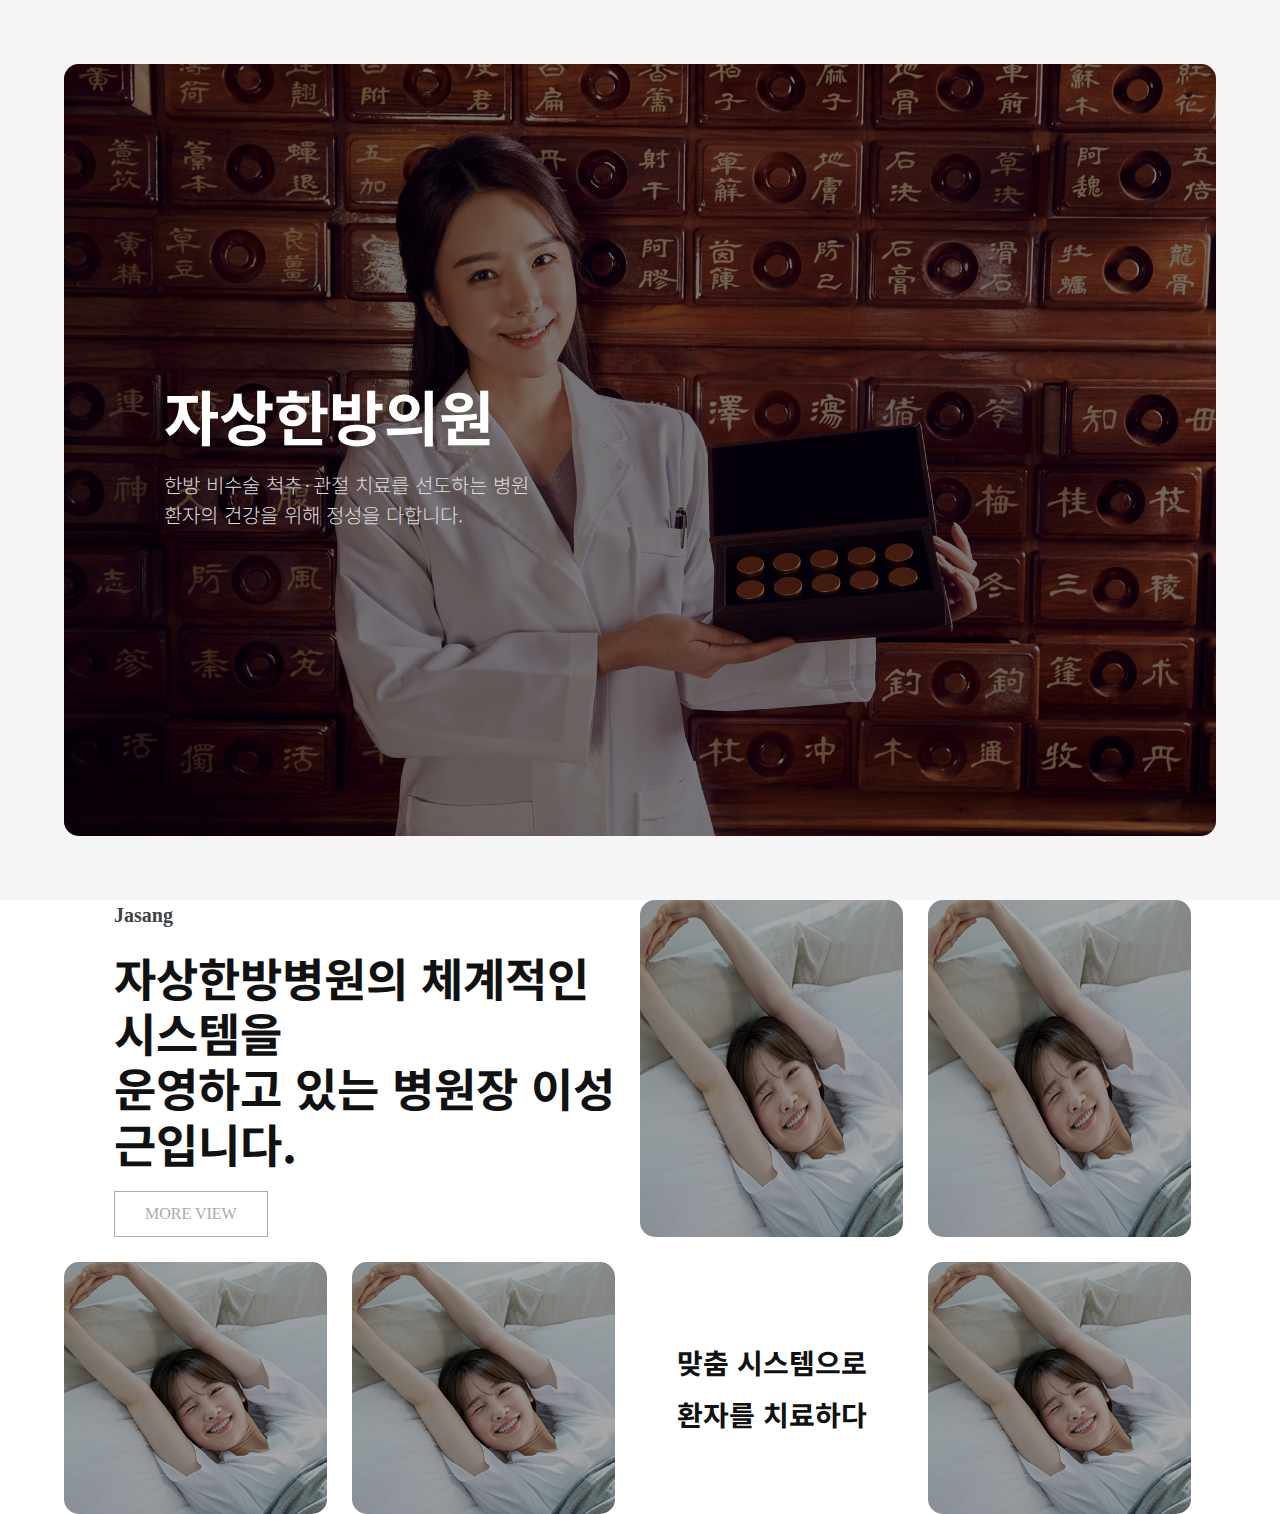
==== index.html @ f849a575 "세팅 및 메인 A타입 제작 중" ====
<!DOCTYPE html>
<html lang="ko">
<head>
    <meta charset="UTF-8">
    <meta name="viewport" content="width=device-width, initial-scale=1.0">
    <title>Document</title>
    <!-- 공통 css -->
    <link rel="stylesheet" href="/css/reset.css">
    <link rel="stylesheet" href="/css/font.css">

    <!-- 페이지별 css -->
    <link rel="stylesheet" href="/css/main-banner.css">
    <link rel="stylesheet" href="/css/layout.css">
</head>
<body>
    <!-- 공통영역 네브 -->
    <div class="include-file" data-include-path="/nav.html"></div>

    <!-- 상단 배너 -->
    <div class="wrapper">
        <section class="main-banner" data-type="a" data-css="main-banner">
            <div class="background">
                <div class="text__box">
                    <div class="title">
                        <span>자상한방의원</span>
                    </div>
                    <div class="text">
                        <span>한방 비수술 척추·관절 치료를 선도하는 병원</span>
                        <span>환자의 건강을 위해 정성을 다합니다.</span>
                    </div>
                </div>
            </div>
            
        </section>
    </div>

    <div class="wrapper">
        <section class="layout" data-type="a" data-css="layout">
            <div class="layout__box">
                <div class="layout__item title__item">
                    <div class="deco">
                        <span>Jasang</span>
                    </div>
                    <div class="title">
                        <span>자상한방병원의 체계적인 시스템을</span>
                        <span>운영하고 있는 병원장 이성근입니다.</span>
                    </div>
                    <div class="button">
                        <a href="">MORE VIEW</a>
                    </div>
                </div>
                <div class="layout__item">
                    <img src="./image/layout-1.jpg" alt="">
                    <div class="img__title">
                        <span></span>
                    </div>
                </div>
                <div class="layout__item">
                    <img src="./image/layout-1.jpg" alt="">
                    <div class="img__title">
                        <span></span>
                    </div>
                </div>
                <div class="layout__item">
                    <img src="./image/layout-1.jpg" alt="">
                    <div class="img__title">
                        <span></span>
                    </div>
                </div>
                <div class="layout__item">
                    <img src="./image/layout-1.jpg" alt="">
                    <div class="img__title">
                        <span></span>
                    </div>
                </div>
                <div class="layout__item text__item">
                    <div class="text">
                        <span>맞춤 시스템으로</span>
                        <span>환자를 치료하다</span>
                    </div>
                </div>
                <div class="layout__item">
                    <img src="./image/layout-1.jpg" alt="">
                    <div class="img__title">
                        <span></span>
                    </div>
                </div>
            </div>
        </section>
    </div>
    

    <!-- 공통영역 푸터 -->
    <div class="include-file" data-include-path="/footer.html"></div>
</body>
    <script src="js/include.js"></script>
</html>
---- css/font.css ----
@charset "utf-8";
@import url('https://fonts.googleapis.com/css2?family=Noto+Sans+KR:wght@100;300;400;500;700;900&display=swap');
---- css/main-banner.css ----
section.main-banner{
    position: relative;
    height: 100vh;
    padding: 5vw;
    box-sizing: border-box;
    background-color: #f5f5f5;
}
section.main-banner .background{
    position: relative;
    height: 100%;
    width: 100%;
    overflow: hidden;
    border-radius: 15px;
}
section.main-banner .background::after{
    content: "";
    position: absolute;
    top: 0;
    left: 0;
    height: 100%;
    width: 100%;
    background-color: rgba(0 0 0 / 50%);
}
section.main-banner[data-type="a"] .background{
    background: url(../image/main-banner-1.jpg) center / cover no-repeat;
}
section.main-banner .text__box{
    display: flex;
    flex-direction: column;
    gap: 10px;
    position: absolute;
    top: 50%;
    left: 100px;
    transform: translateY(-50%);
    z-index: 10;
}
section.main-banner .text__box .title,
section.main-banner .text__box .text{
    display: flex;
    flex-direction: column;
}
section.main-banner .text__box .title span,
section.main-banner .text__box .text span{
    color: #fff;
}
section.main-banner .text__box .title span{
    font-size: 60px;
    font-weight: 700;
}
section.main-banner .text__box .text span{
    font-size: 20px;
    font-weight: 300;
    color: #ddd;
}
---- css/layout.css ----
section.layout{

}
section.layout[data-type="a"]{
    max-width: 90%;
    margin: 0 auto;
}
section.layout[data-type="a"] .layout__box{
    display: flex;
    flex-wrap: wrap;
    gap: 25px;
    
}
section.layout[data-type="a"] .layout__box .layout__item{
    width: calc(calc(100% / 4) - 25px);
}
section.layout[data-type="a"] .layout__box .title__item.layout__item{
    display: flex;
    flex-direction: column;
    align-items: flex-start;
    justify-content: center;
    padding-left: 50px;
    width: calc(calc(100% / 2) - 75px);
}
section.layout[data-type="a"] .layout__box .title__item{
    display: flex;
    flex-direction: column;
    gap: 20px;
}
section.layout[data-type="a"] .layout__box .title__item .deco,
section.layout[data-type="a"] .layout__box .title__item .title,
section.layout[data-type="a"] .layout__box .title__item .button{
    display: flex;
    flex-direction: column;
}
section.layout[data-type="a"] .layout__box .title__item .deco span{
    font-size: 20px;
    font-family: roboto;
    font-weight: bold;
    color: #444;
}
section.layout[data-type="a"] .layout__box .title__item .title span{
    font-size: 46px;
    font-weight: 700;
    line-height: 1.2
}
section.layout[data-type="a"] .layout__box .title__item .button a{
    padding: 10px 30px;
    color: #aaa;
    font-family: roboto;
    border: 1px solid #aaa;
}
section.layout[data-type="a"] .layout__box .text__item{
    justify-content: center;
    align-items: center;
}
section.layout[data-type="a"] .layout__box .text__item .text{
    display: flex;
    flex-direction: column;
    gap: 10px;
}
section.layout[data-type="a"] .layout__box .text__item .text span{
    font-size: 28px;
    font-weight: 700;
}
section.layout[data-type="a"] .layout__box .layout__item{
    display: flex;
    border-radius: 15px;
    overflow: hidden;
}
section.layout[data-type="a"] .layout__box .layout__item img{
    width: 100%;
}
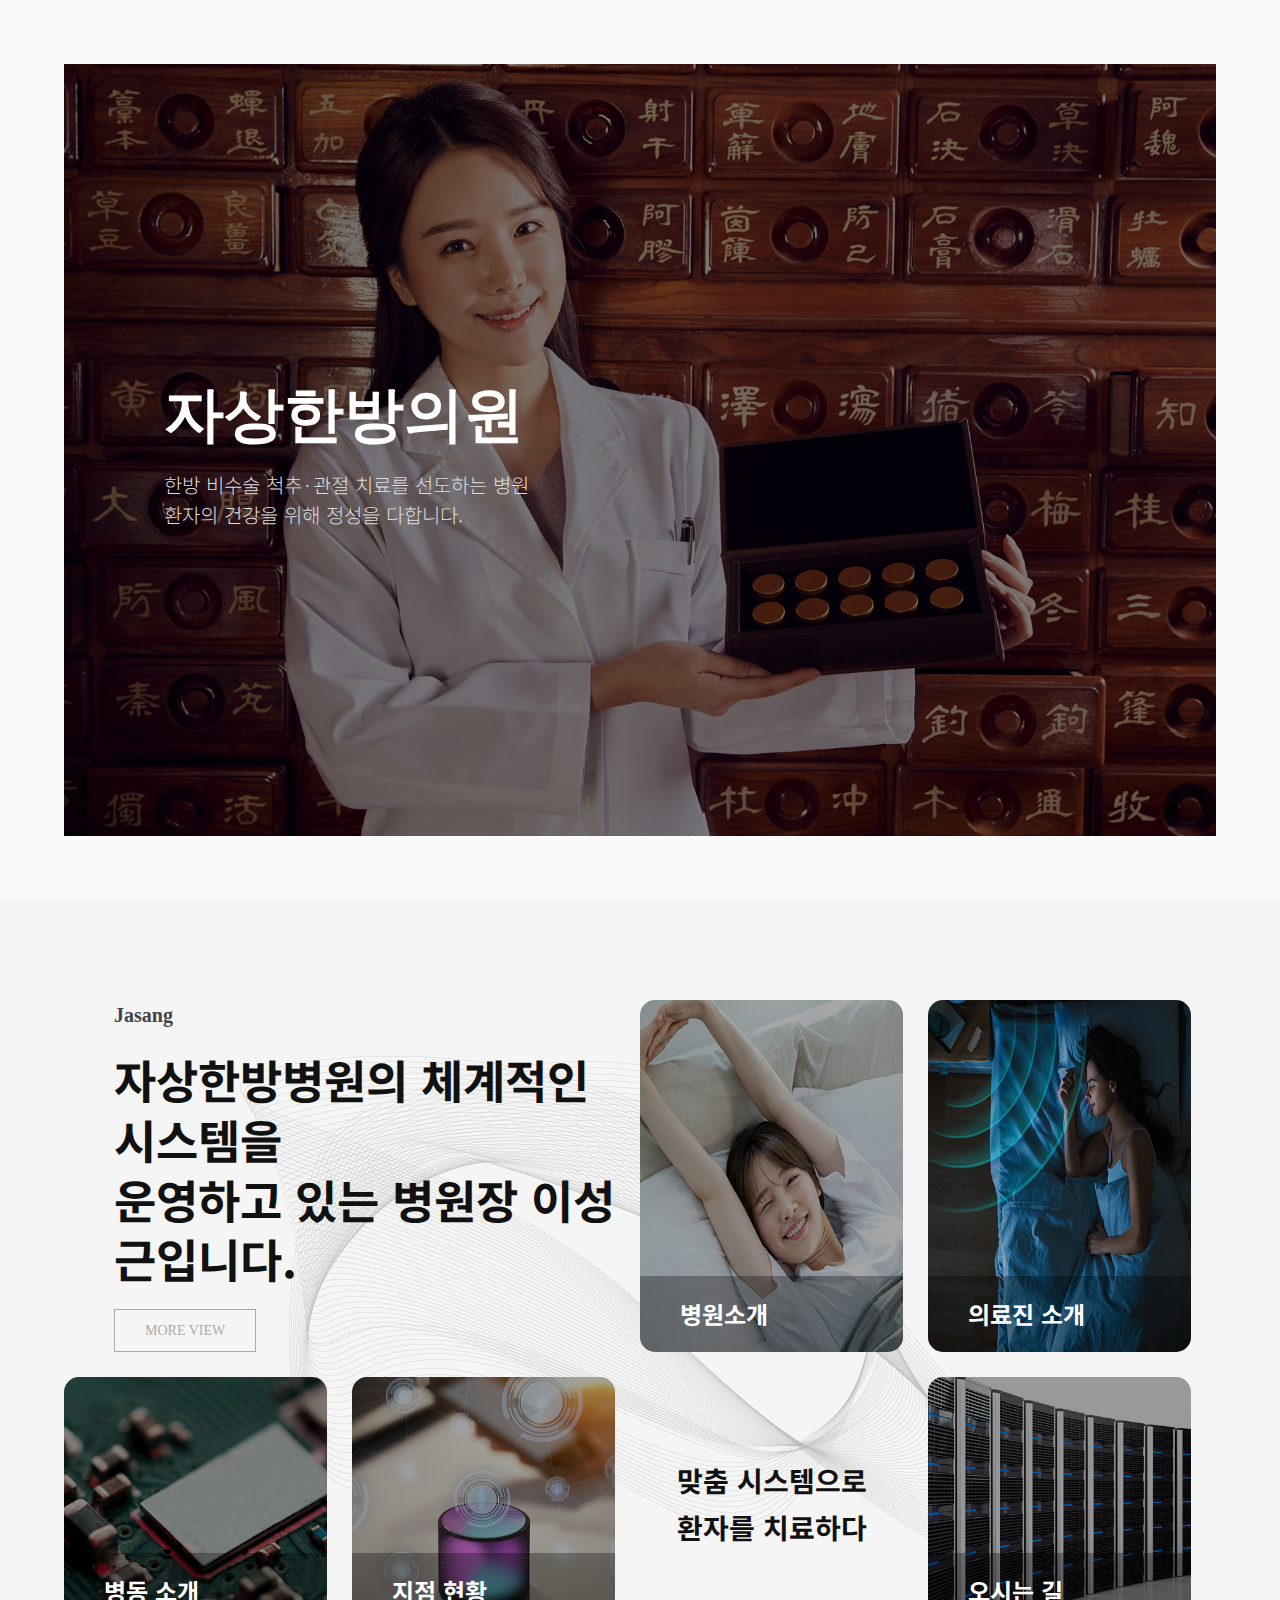
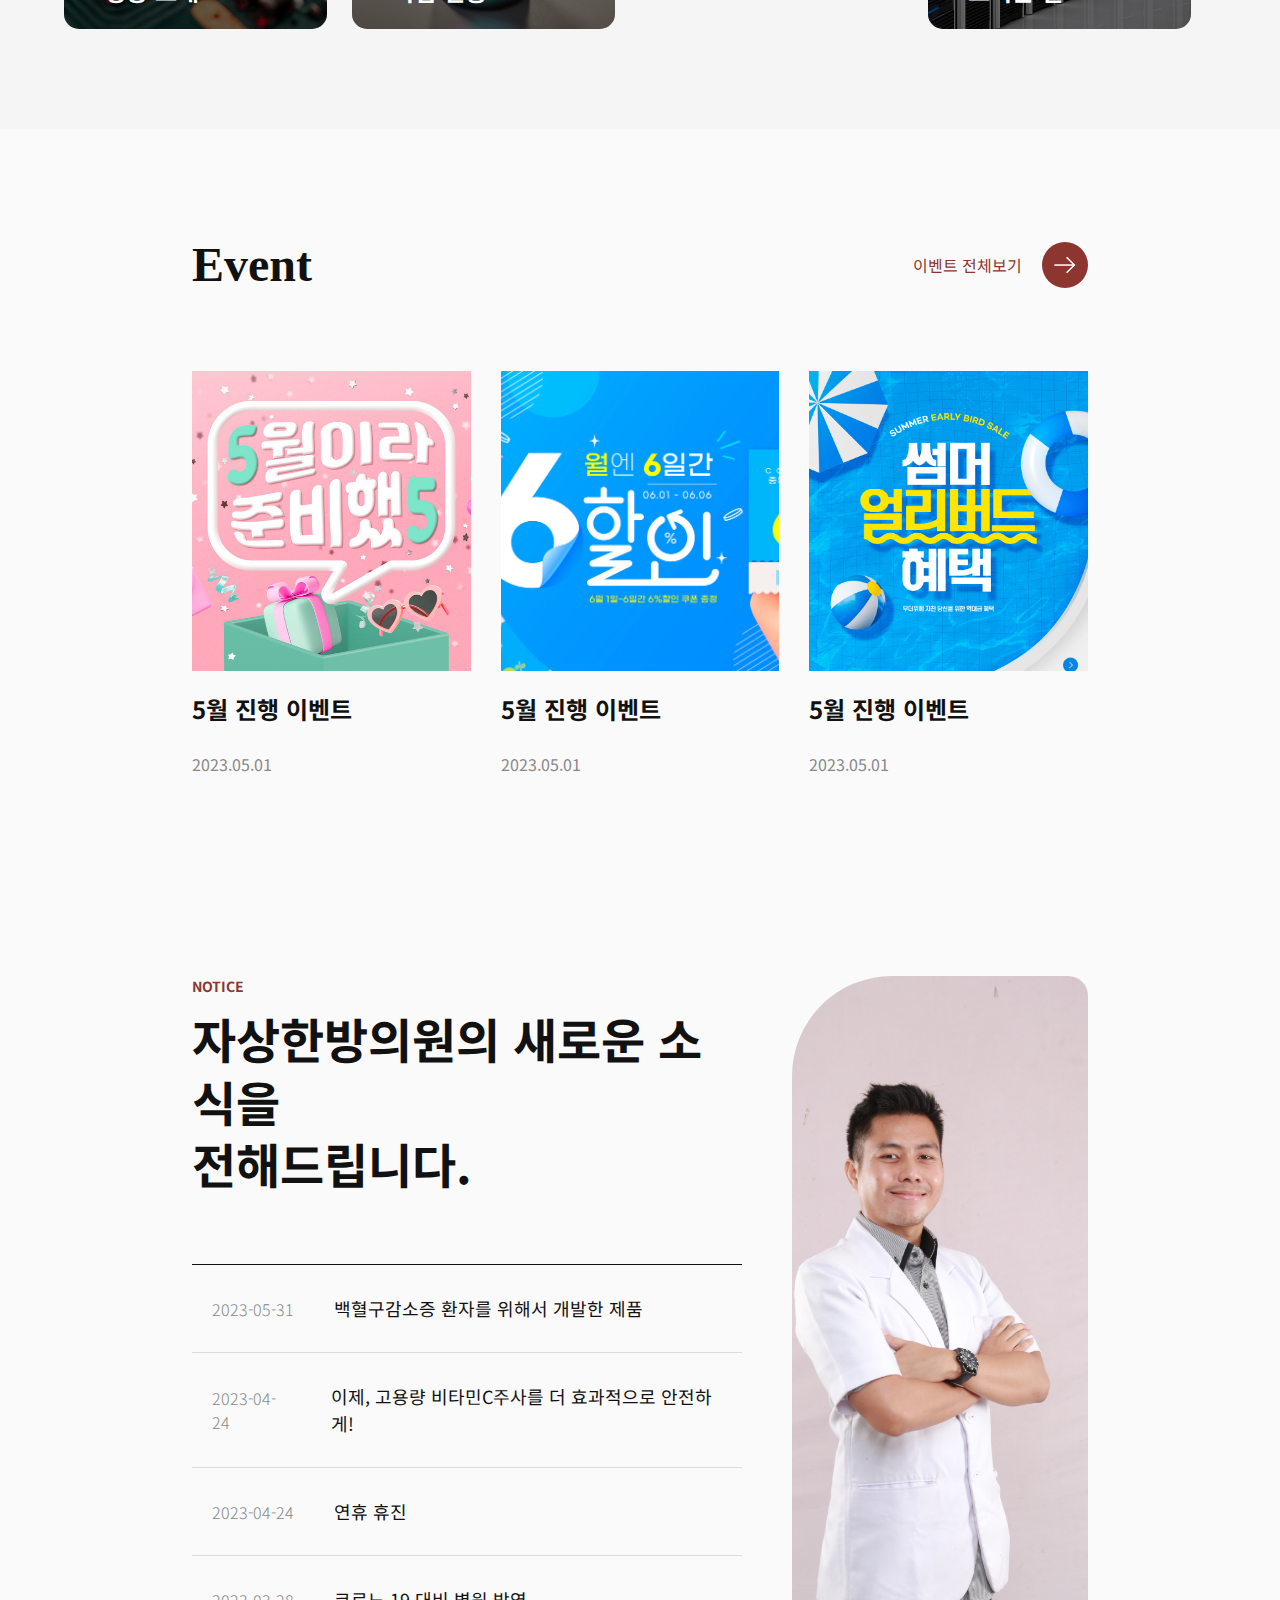
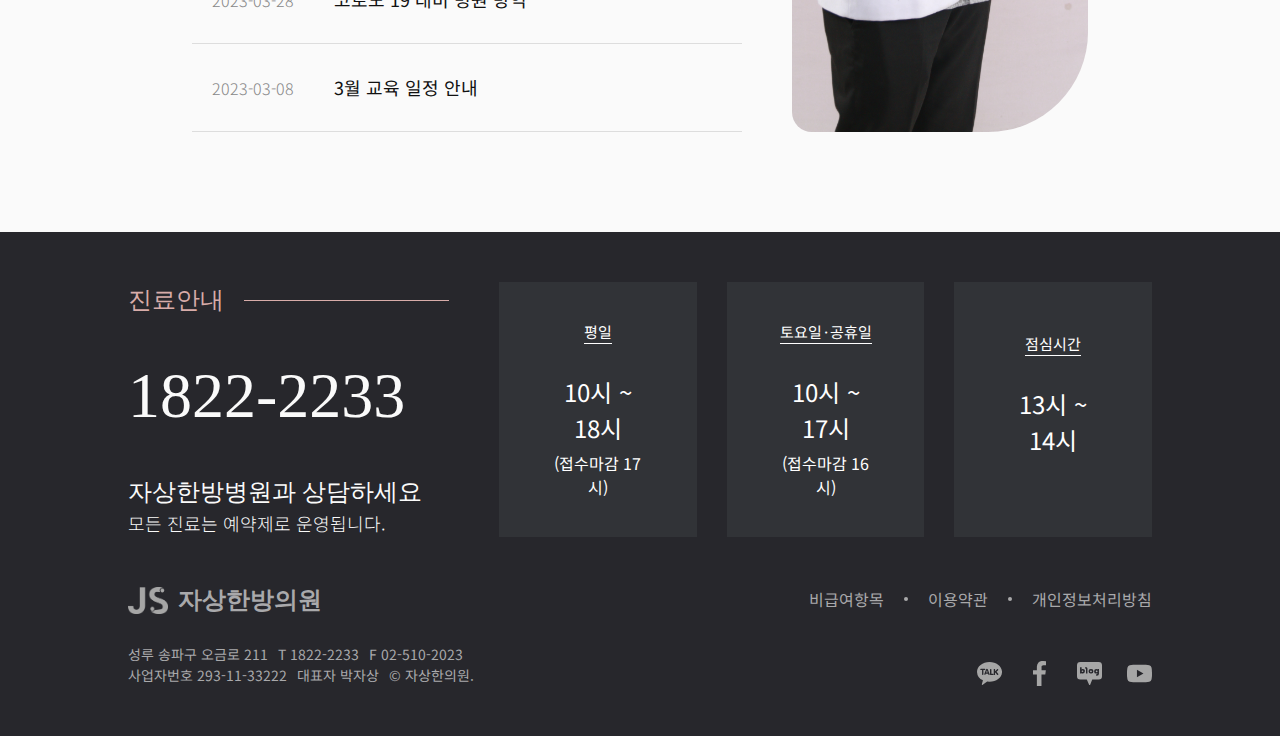
==== commit 5ccbc775: "네브 제외한 메인 웹 완성" ====
--- a/index.html
+++ b/index.html
@@ -6,11 +6,14 @@
     <title>Document</title>
     <!-- 공통 css -->
     <link rel="stylesheet" href="/css/reset.css">
+    <link rel="stylesheet" href="/css/style.css">
     <link rel="stylesheet" href="/css/font.css">
 
     <!-- 페이지별 css -->
     <link rel="stylesheet" href="/css/main-banner.css">
     <link rel="stylesheet" href="/css/layout.css">
+    <link rel="stylesheet" href="/css/board-latest-img.css">
+    <link rel="stylesheet" href="/css/board-latest-text.css">
 </head>
 <body>
     <!-- 공통영역 네브 -->
@@ -30,10 +33,10 @@
                     </div>
                 </div>
             </div>
-            
         </section>
     </div>
 
+    <!-- 레이아웃 A -->
     <div class="wrapper">
         <section class="layout" data-type="a" data-css="layout">
             <div class="layout__box">
@@ -52,25 +55,25 @@
                 <div class="layout__item">
                     <img src="./image/layout-1.jpg" alt="">
                     <div class="img__title">
-                        <span></span>
+                        <span>병원소개</span>
                     </div>
                 </div>
                 <div class="layout__item">
-                    <img src="./image/layout-1.jpg" alt="">
+                    <img src="./image/layout-2.jpg" alt="">
                     <div class="img__title">
-                        <span></span>
+                        <span>의료진 소개</span>
                     </div>
                 </div>
                 <div class="layout__item">
-                    <img src="./image/layout-1.jpg" alt="">
+                    <img src="./image/layout-3.jpg" alt="">
                     <div class="img__title">
-                        <span></span>
+                        <span>병동 소개</span>
                     </div>
                 </div>
                 <div class="layout__item">
-                    <img src="./image/layout-1.jpg" alt="">
+                    <img src="./image/layout-4.jpg" alt="">
                     <div class="img__title">
-                        <span></span>
+                        <span>지점 현황</span>
                     </div>
                 </div>
                 <div class="layout__item text__item">
@@ -80,15 +83,104 @@
                     </div>
                 </div>
                 <div class="layout__item">
-                    <img src="./image/layout-1.jpg" alt="">
+                    <img src="./image/layout-5.jpg" alt="">
                     <div class="img__title">
-                        <span></span>
+                        <span>오시는 길</span>
+                    </div>
+                </div>
+            </div>
+        </section>
+    </div>
+
+    <!-- 이미지 위주 게시판 - 최신글-->
+    <div class="wrapper">
+        <section class="board-latest-img" data-type="a" data-css="board-latest-img">
+            <div class="board__box">
+                <div class="title__box">
+                    <div class="title">
+                        <span>Event</span>
+                    </div>
+                    <a href="" class="link">
+                        <span>이벤트 전체보기</span>
+                        <div class="arrow">
+                            <span></span>
+                        </div>
+                    </a>
+                </div>
+                <div class="list__box">
+                    <div class="item">
+                        <div class="img">
+                            <img src="./image/event-1.jpg" alt="">
+                        </div>
+                        <div class="info">
+                            <span class="title">5월 진행 이벤트</span>
+                            <span class="date">2023.05.01</span>
+                        </div>
+                    </div>
+                    <div class="item">
+                        <div class="img">
+                            <img src="./image/event-2.jpg" alt="">
+                        </div>
+                        <div class="info">
+                            <span class="title">5월 진행 이벤트</span>
+                            <span class="date">2023.05.01</span>
+                        </div>
+                    </div>
+                    <div class="item">
+                        <div class="img">
+                            <img src="./image/event-3.jpg" alt="">
+                        </div>
+                        <div class="info">
+                            <span class="title">5월 진행 이벤트</span>
+                            <span class="date">2023.05.01</span>
+                        </div>
                     </div>
                 </div>
             </div>
         </section>
     </div>
     
+    <!-- 텍스트 위주 게시판 - 최신글 -->
+    <div class="wrapper">
+        <section class="board-latest-text" data-type="a" data-css="board-latest-text">
+            <div class="board__box">
+                <div class="right">
+                    <div class="title__box">
+                        <span class="deco">notice</span>
+                        <p class="title">
+                            <span>자상한방의원의 새로운 소식을</span>
+                            <span>전해드립니다.</span>
+                        </p>
+                    </div>
+                    <div class="table__box">
+                        <a href="" class="row">
+                            <span class="date">2023-05-31</span>
+                            <span class="title">백혈구감소증 환자를 위해서 개발한 제품</span>
+                        </a>
+                        <a href="" class="row">
+                            <span class="date">2023-04-24</span>
+                            <span class="title">이제, 고용량 비타민C주사를 더 효과적으로 안전하게!</span>
+                        </a>
+                        <a href="" class="row">
+                            <span class="date">2023-04-24</span>
+                            <span class="title">연휴 휴진</span>
+                        </a>
+                        <a href="" class="row">
+                            <span class="date">2023-03-28</span>
+                            <span class="title">코로노 19 대비 병원 방역</span>
+                        </a>
+                        <a href="" class="row">
+                            <span class="date">2023-03-08</span>
+                            <span class="title">3월 교육 일정 안내</span>
+                        </a>
+                    </div>
+                </div>
+                <div class="left">
+                    <div class="img"></div>
+                </div>
+            </div>
+        </section>
+    </div>
 
     <!-- 공통영역 푸터 -->
     <div class="include-file" data-include-path="/footer.html"></div>
--- a/css/style.css
+++ b/css/style.css
@@ -0,0 +1,182 @@
+/* footer */
+footer{
+    background-color: #27272C;
+    padding: 50px 0;
+    display: flex;
+    flex-direction: column;
+    gap: 50px;
+}
+.info__box{
+    width: 80%;
+    margin: 0 auto;
+    display: flex;
+    justify-content: space-between;
+    gap: 50px;
+}
+.info__box .left{
+    width: 35%;
+    display: flex;
+    flex-direction: column;
+    gap: 30px;
+}
+.info__box .left .title{
+    display: flex;
+    align-items: center;
+    gap: 20px;
+}
+.info__box .left .text{
+    display: flex;
+    flex-direction: column;
+}
+.info__box .left .title span{
+    font-size: 24px;
+    font-weight: 300;
+    color: #d8aca9;
+    font-family: 'noto serif kr';
+}
+.info__box .left .title span.line{
+    background-color: #d8aca9;
+    height: 1px;
+    flex: 1 1 0%;
+}
+.info__box .left .text span{
+    font-size: 18px;
+    color: #fafafa;
+    font-weight: 300;
+}
+.info__box .left .text span.point{
+    font-size: 24px;
+    font-family: 'noto serif kr';
+    font-weight: 500;
+}
+.info__box .left .tel{
+    font-size: 64px;
+    font-family: 'noto serif kr';
+    color: #fafafa;
+    font-weight: 500;
+}
+.info__box .right{
+    display: flex;
+    gap: 30px;
+
+}
+.info__box .right .item{
+    display: flex;
+    flex-direction: column;
+    gap: 30px;
+    background-color: #313337;
+    padding: 20px 50px;
+    justify-content: center;
+}
+.info__box .right .item .type{
+    text-align: center;
+}
+.info__box .right .item .type span{
+    font-size: 15px;
+    color: #fff;
+    position: relative;
+}
+.info__box .right .item .type span::after{
+    content: "";
+    position: absolute;
+    bottom: -2px;
+    left: 0;
+    width: 100%;
+    height: 1px;
+    background-color: #fff;
+}
+.info__box .right .item .time{
+    display: flex;
+    flex-direction: column;
+    gap: 5px;
+    text-align: center;
+}
+.info__box .right .item .time .title{
+    font-size: 24px;
+    color: #fff;
+}
+.info__box .right .item .time .text{
+    font-size: 16px;
+    color: #fff;
+}
+
+
+
+.footer__box{
+    width: 80%;
+    margin: 0 auto;
+    display: flex;
+    justify-content: space-between;
+}
+.footer__box .left{
+    display: flex;
+    flex-direction: column;
+    gap: 30px;
+}
+.footer__box .logo__box{
+    display: flex;
+    gap: 10px;
+    align-items: center;
+}
+.footer__box .logo__box .img{
+    display: flex;
+}
+.footer__box .logo__box .img img{
+    width: 40px;
+    filter: invert() brightness(0.65);
+}
+.footer__box .logo__box .title{
+    display: flex;
+}
+.footer__box .logo__box .title span{
+    color: #A9A9AB;
+    font-size: 24px;
+    font-weight: bold;
+    line-height: 1.1;
+    font-family: 'noto serif kr';
+}
+
+.footer__box .text__box{
+    display: flex;
+    flex-direction: column;
+}
+.footer__box .text__box .address__box,
+.footer__box .text__box .copy__box{
+    display: flex;
+    gap: 10px;
+}
+.footer__box .text__box .address__box span,
+.footer__box .text__box .copy__box span{
+    font-size: 14px;
+    color: #A9A9AB;
+}
+.footer__box .extra__info{
+    display: flex;
+    align-items: center;
+    gap: 20px;
+}
+.footer__box .extra__info .div{
+    width: 4px;
+    height: 4px;
+    border-radius: 50%;
+    background-color: #A9A9AB;
+}
+.footer__box .extra__info a{
+    color: #A9A9AB;
+    font-size: 16px;
+}
+.footer__box .sns__box{
+    margin-top: 50px;
+    display: flex;
+    align-items: center;
+    gap: 25px;
+    justify-content: flex-end;
+}
+.footer__box .sns__box a{
+    display: flex;
+}
+.footer__box .sns__box img{
+    width: 25px;
+    height: 25px;
+    filter: brightness(0.65);
+}--- a/css/main-banner.css
+++ b/css/main-banner.css
@@ -3,14 +3,13 @@
     height: 100vh;
     padding: 5vw;
     box-sizing: border-box;
-    background-color: #f5f5f5;
+    
 }
 section.main-banner .background{
     position: relative;
     height: 100%;
     width: 100%;
     overflow: hidden;
-    border-radius: 15px;
 }
 section.main-banner .background::after{
     content: "";
@@ -22,7 +21,7 @@
     background-color: rgba(0 0 0 / 50%);
 }
 section.main-banner[data-type="a"] .background{
-    background: url(../image/main-banner-1.jpg) center / cover no-repeat;
+    background: url(../image/main-banner-1.jpg) center / cover no-repeat fixed;
 }
 section.main-banner .text__box{
     display: flex;
@@ -46,6 +45,7 @@
 section.main-banner .text__box .title span{
     font-size: 60px;
     font-weight: 700;
+    font-family: 'noto serif kr';
 }
 section.main-banner .text__box .text span{
     font-size: 20px;
--- a/css/layout.css
+++ b/css/layout.css
@@ -2,14 +2,27 @@
 
 }
 section.layout[data-type="a"]{
+    background-color: #f5f5f5;
+}
+section.layout[data-type="a"] .layout__box{
+    padding: 100px 0;
     max-width: 90%;
     margin: 0 auto;
-}
-section.layout[data-type="a"] .layout__box{
     display: flex;
     flex-wrap: wrap;
     gap: 25px;
-    
+    position: relative;
+    z-index: 0;
+}
+section.layout[data-type="a"] .layout__box::before{
+    content: "";
+    background: url(../image/layout-1-background-2.png) center no-repeat;
+    position: absolute;
+    width: 100%;
+    height: 100%;
+    top: 0;
+    left: 0;
+    z-index: -1;
 }
 section.layout[data-type="a"] .layout__box .layout__item{
     width: calc(calc(100% / 4) - 25px);
@@ -42,12 +55,13 @@
 section.layout[data-type="a"] .layout__box .title__item .title span{
     font-size: 46px;
     font-weight: 700;
-    line-height: 1.2
+    line-height: 1.3
 }
 section.layout[data-type="a"] .layout__box .title__item .button a{
     padding: 10px 30px;
     color: #aaa;
     font-family: roboto;
+    font-size: 14px;
     border: 1px solid #aaa;
 }
 section.layout[data-type="a"] .layout__box .text__item{
@@ -57,7 +71,7 @@
 section.layout[data-type="a"] .layout__box .text__item .text{
     display: flex;
     flex-direction: column;
-    gap: 10px;
+    gap: 5px;
 }
 section.layout[data-type="a"] .layout__box .text__item .text span{
     font-size: 28px;
@@ -67,7 +81,25 @@
     display: flex;
     border-radius: 15px;
     overflow: hidden;
+    position: relative;
 }
 section.layout[data-type="a"] .layout__box .layout__item img{
     width: 100%;
+}
+
+section.layout[data-type="a"] .layout__box .layout__item .img__title{
+    position: absolute;
+    bottom: 0;
+    left: 0;
+    display: flex;
+    justify-content: flex-start;
+    width: 100%;
+    box-sizing: border-box;
+    padding: 20px 40px;
+    background-color: rgba(0 0 0 / 30%);
+}
+section.layout[data-type="a"] .layout__box .layout__item .img__title span{
+    font-size: 24px;
+    font-weight: 700;
+    color: #fff;
 }--- a/css/board-latest-img.css
+++ b/css/board-latest-img.css
@@ -0,0 +1,83 @@
+section.board-latest-img{
+
+}
+section.board-latest-img[data-type="a"]{
+}
+section.board-latest-img[data-type="a"] .board__box{
+    max-width: 70%;
+    width: 100%;
+    padding: 100px 0;
+    margin: 0 auto;
+}
+section.board-latest-img[data-type="a"] .title__box{
+    display: flex;
+    justify-content: space-between;
+    align-items: center;
+}
+section.board-latest-img[data-type="a"] .title__box .title{
+    display: flex;
+}
+section.board-latest-img[data-type="a"] .title__box .title span{
+    font-size: 48px;
+    font-weight: 700;
+    font-family: 'roboto';
+}
+section.board-latest-img[data-type="a"] .title__box .link{
+    display: flex;
+    align-items: center;
+    gap: 20px;
+
+}
+section.board-latest-img[data-type="a"] .title__box .link span{
+    font-size: 16px;
+    color: #8c362f;
+}
+section.board-latest-img[data-type="a"] .title__box .link .arrow{
+    background-color: #8c362f;
+    display: flex;
+    align-items: center;
+    justify-content: center;
+    width: 22px;
+    height: 22px;
+    padding: 12px;
+    border-radius: 50%;
+}
+section.board-latest-img[data-type="a"] .title__box .link .arrow span{
+    background: url(../image/arrow.svg) center / contain no-repeat;
+    width: 100%;
+    height: 100%;
+}
+section.board-latest-img[data-type="a"] .list__box{
+    display: flex;
+    gap: 30px;
+    margin-top: 70px;
+}
+section.board-latest-img[data-type="a"] .list__box .item{
+    display: flex;
+    flex-direction: column;
+    gap: 20px;
+    flex: 1 1 0%;
+}
+section.board-latest-img[data-type="a"] .list__box .item .img{
+    width: 100%;
+    height: 100%;
+    max-height: 300px;
+    display: flex;
+}
+section.board-latest-img[data-type="a"] .list__box .item .img img{
+    width: 100%;
+    object-fit: cover;
+}
+section.board-latest-img[data-type="a"] .list__box .item .info{
+    display: flex;
+    flex-direction: column;
+    gap: 25px;
+}
+section.board-latest-img[data-type="a"] .list__box .item .info .title{
+    font-size: 24px;
+    font-weight: 700;
+}
+section.board-latest-img[data-type="a"] .list__box .item .info .date{
+    font-size: 16px;
+    color: #888;
+}--- a/css/board-latest-text.css
+++ b/css/board-latest-text.css
@@ -0,0 +1,73 @@
+section.board-latest-text{
+
+}
+section.board-latest-text[data-type="a"]{
+}
+section.board-latest-text[data-type="a"] .board__box{
+    max-width: 70%;
+    width: 100%;
+    padding: 100px 0;
+    margin: 0 auto;
+    display: flex;
+    gap: 50px;
+}
+section.board-latest-text[data-type="a"] .board__box .right{
+    width: 65%;
+}
+section.board-latest-text[data-type="a"] .board__box .left{
+    width: 35%;
+}
+section.board-latest-text[data-type="a"] .board__box .left .img{
+    border-radius: 20px;
+    border-top-left-radius: 100px;
+    border-bottom-right-radius: 100px;
+    background: url(../image/board-side.jpg) center / cover no-repeat;
+    width: 100%;
+    height: 100%;
+}
+
+section.board-latest-text[data-type="a"] .board__box .title__box{
+    display: flex;
+    flex-direction: column;
+    gap: 10px;
+}
+section.board-latest-text[data-type="a"] .board__box .title__box .deco{
+    font-size: 14px;
+    text-transform: uppercase;
+    font-weight: 700;
+    color: #8c362f;
+}
+section.board-latest-text[data-type="a"] .board__box .title__box .title{
+    display: flex;
+    flex-direction: column;
+}
+section.board-latest-text[data-type="a"] .board__box .title__box .title span{
+    font-size: 48px;
+    line-height: 1.3;
+    font-weight: 700;
+}
+section.board-latest-text[data-type="a"] .board__box .table__box{
+    margin-top: 70px;
+    display: flex;
+    flex-direction: column;
+    border-top: 1px solid #111;
+}
+section.board-latest-text[data-type="a"] .board__box .table__box .row{
+    display: flex;
+    align-items: center;
+    gap: 40px;
+    padding: 30px 20px;
+    border-bottom: 1px solid #ddd;
+    transition: background-color .2s;
+}
+section.board-latest-text[data-type="a"] .board__box .table__box .row:hover{
+    background-color: #f5f5f5;
+}
+section.board-latest-text[data-type="a"] .board__box .table__box .row .date{
+    font-size: 16px;
+    color: #888;
+    font-weight: 300;
+}
+section.board-latest-text[data-type="a"] .board__box .table__box .row .title{
+    font-size: 18px;
+}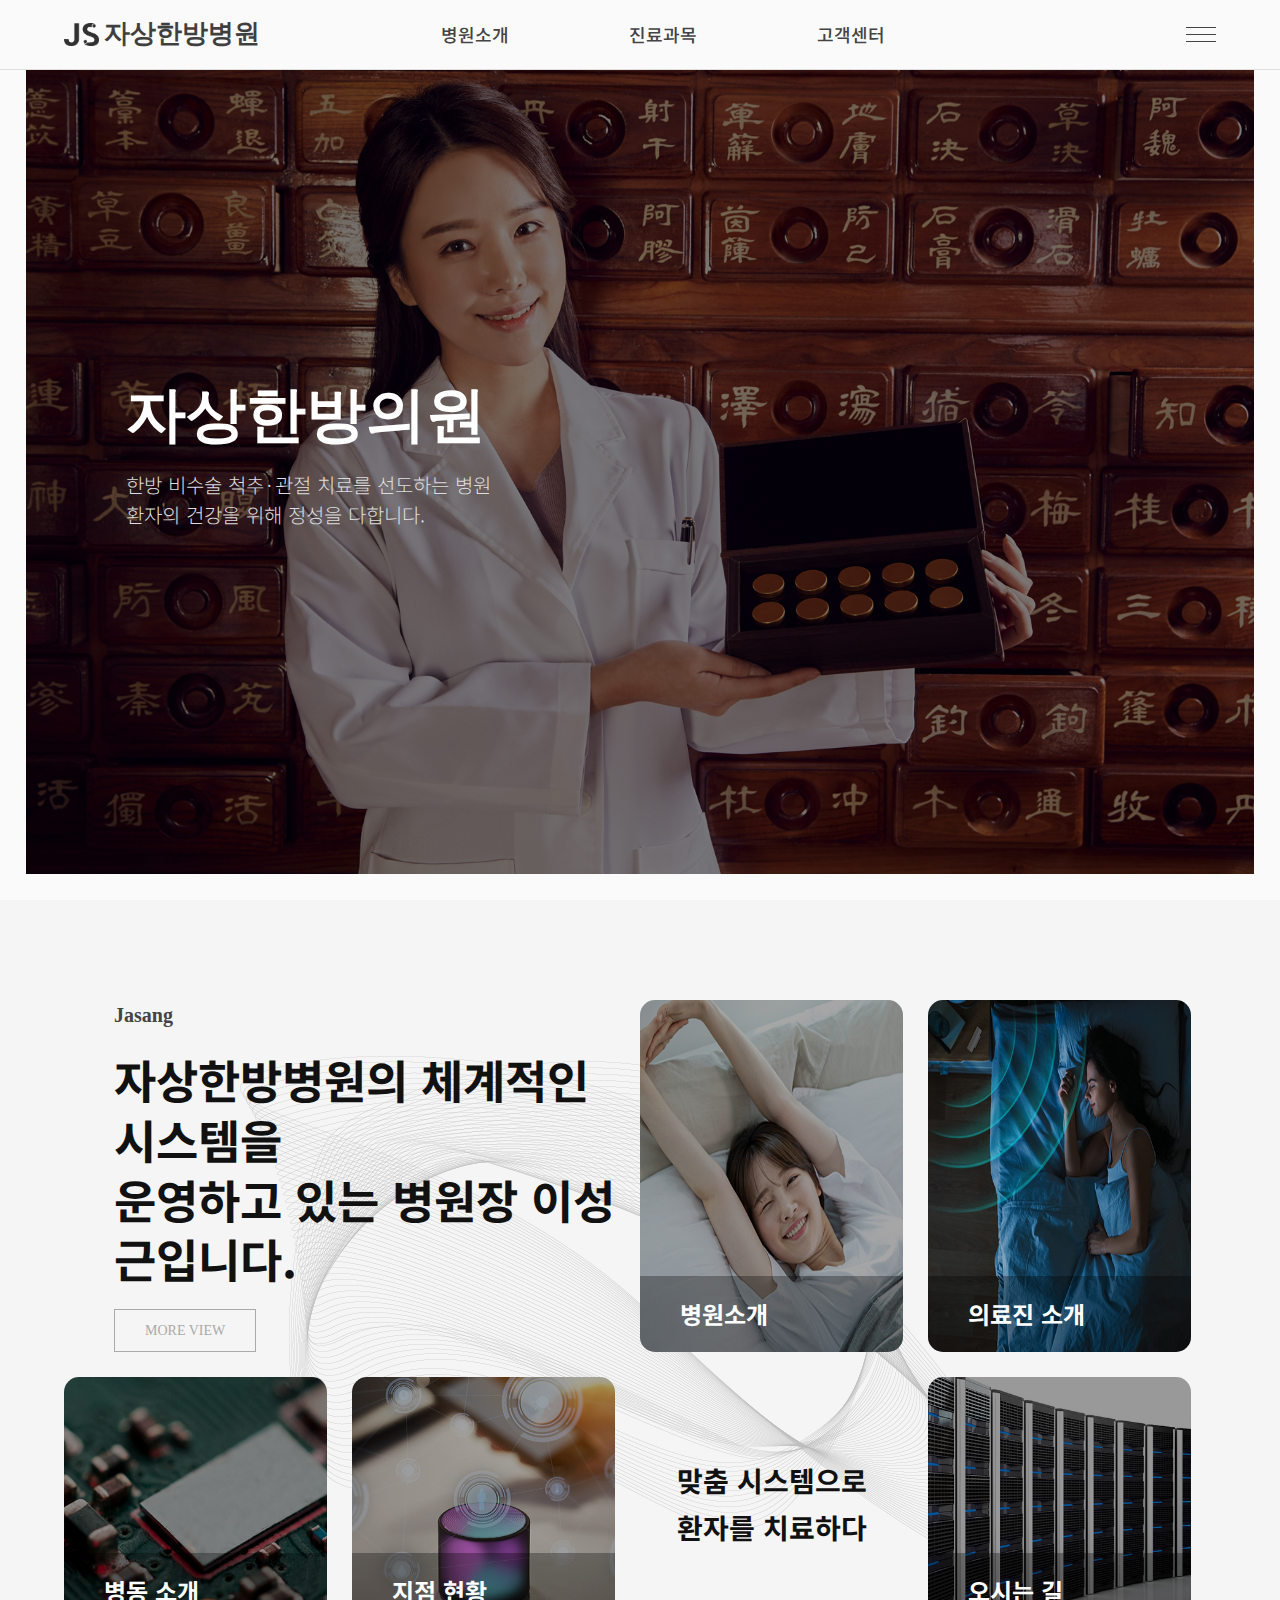
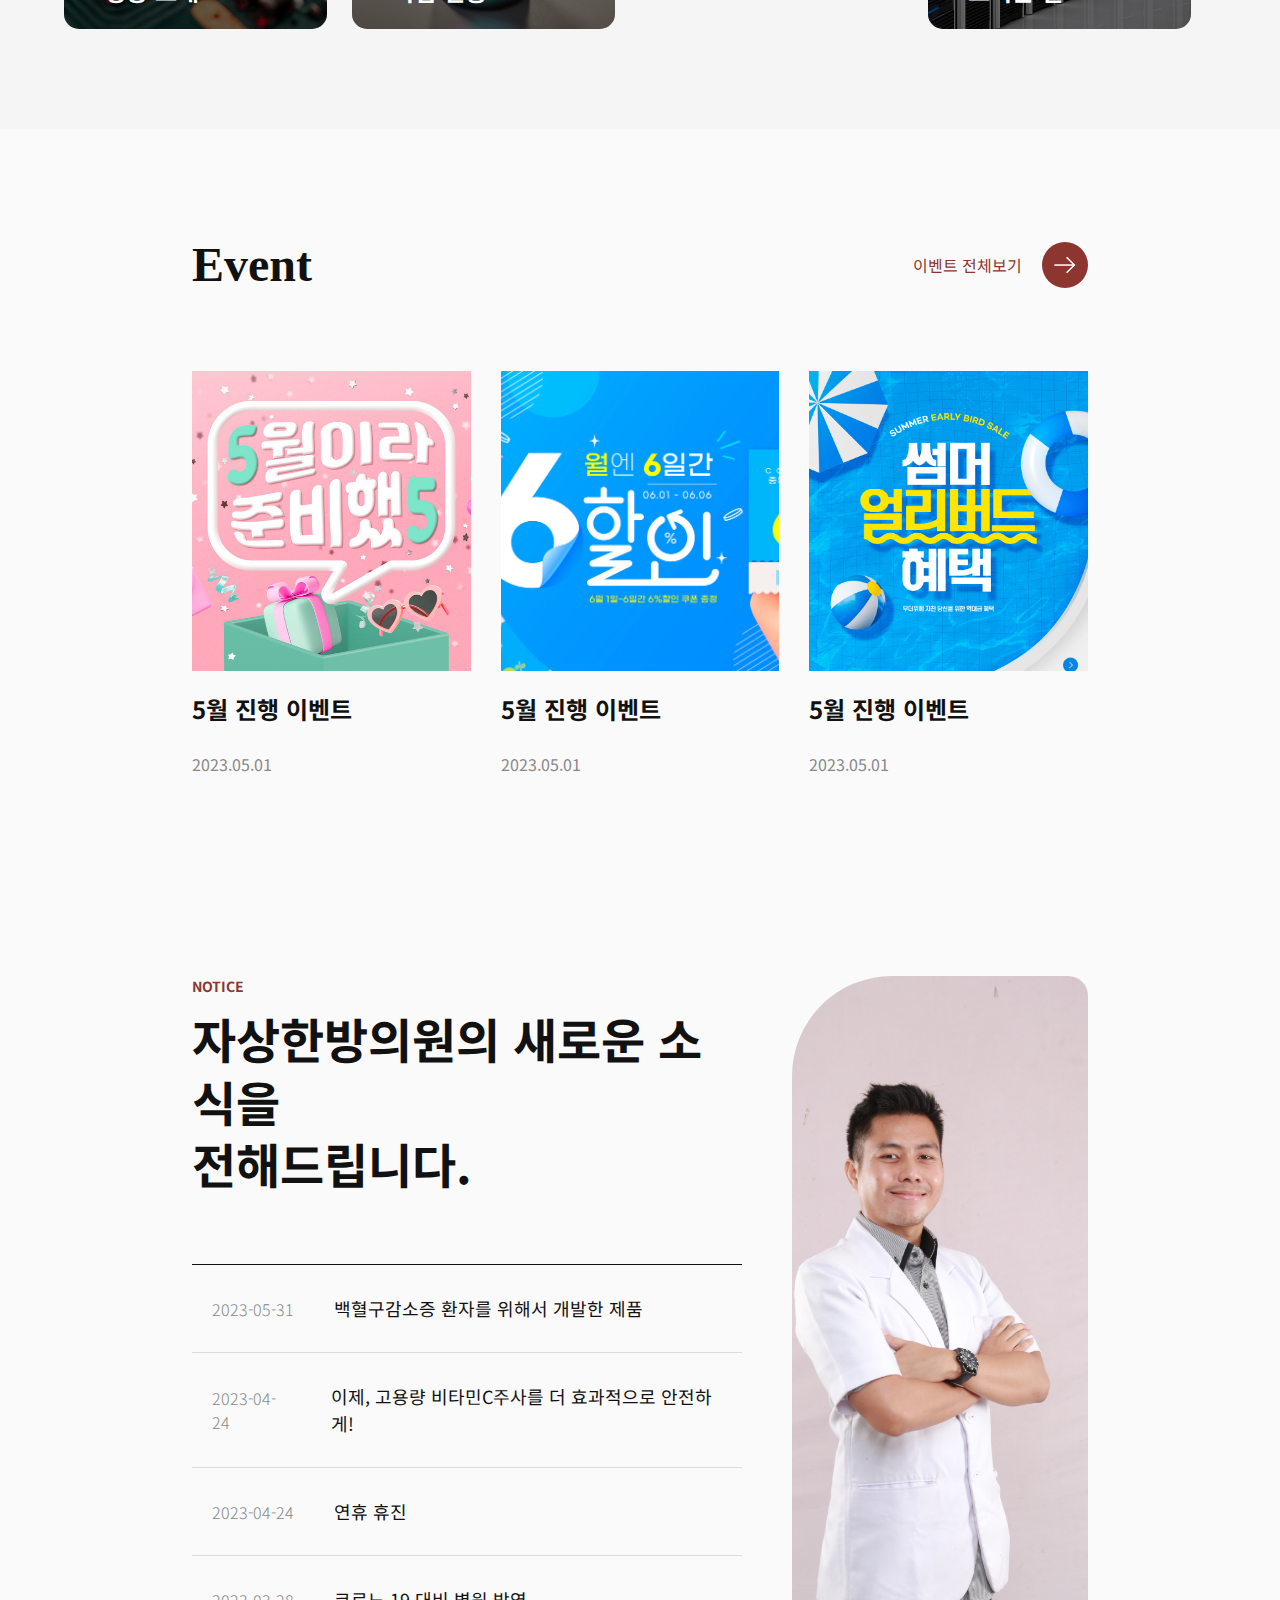
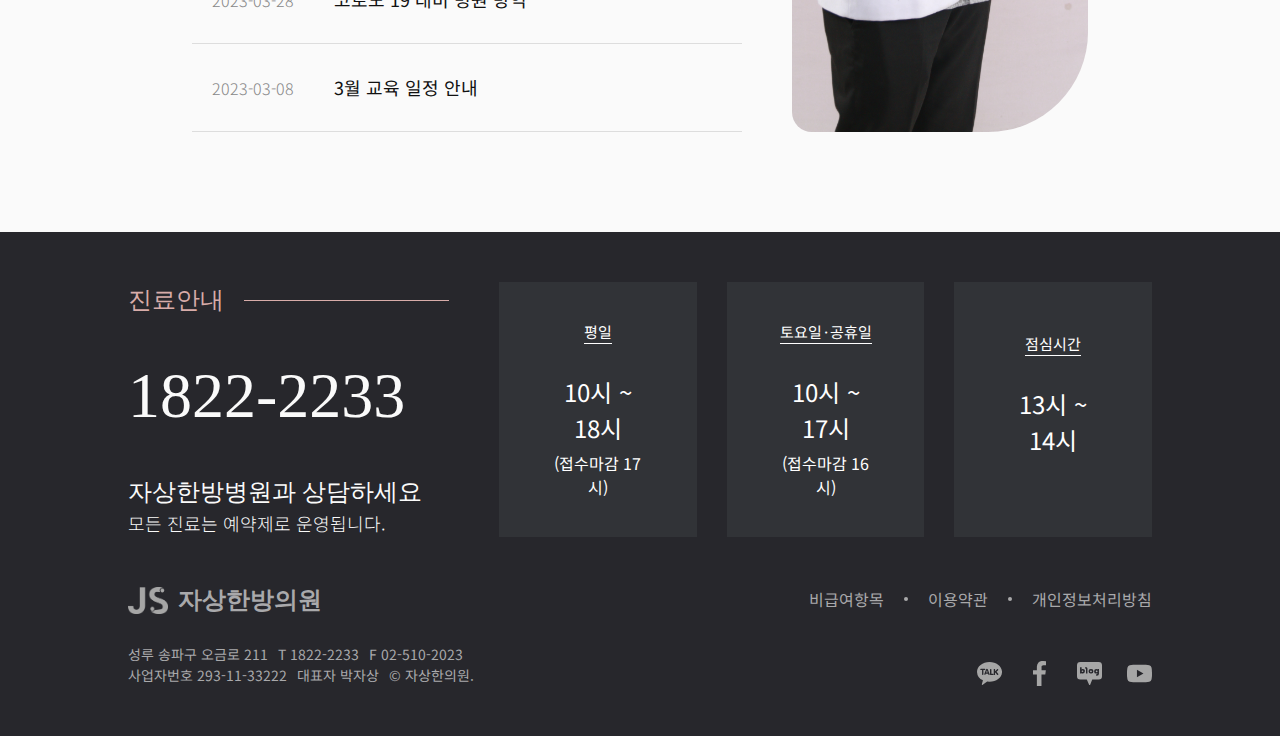
==== commit 85217af3: "네브바 완료" ====
--- a/index.html
+++ b/index.html
@@ -186,4 +186,5 @@
     <div class="include-file" data-include-path="/footer.html"></div>
 </body>
     <script src="js/include.js"></script>
+    <script src="js/nav.js"></script>
 </html>--- a/css/style.css
+++ b/css/style.css
@@ -1,3 +1,213 @@
+/* header */
+header{
+    position: fixed;
+    width: 100%;
+    background-color: #fafafa;
+    border-bottom: 1px solid #dfdfdf;
+    z-index: 9999;
+}
+header::after{
+    content: "";
+    transform: translateY(-100%);
+    position: absolute;
+    width: 100%;
+    left: 0;
+    top: 70px;
+    height: 250px;
+    background-color: #fafafa;
+    z-index: -1;
+    border-bottom: 1px solid #dfdfdf;
+}
+header.active::after{
+    transform: translateY(0%);
+}
+/* nav */
+nav{
+    width: 90%;
+    max-width: 1920px;
+    margin: 0 auto;
+    padding: 20px 0;
+    display: flex;
+    align-items: center;
+    justify-content: space-between;
+    gap: 30px;
+}
+nav .logo__box{
+    opacity: .8;
+}
+nav .logo__box .img{
+    display: flex;
+    align-items: center;
+    gap: 5px;
+}
+nav .logo__box .img img{
+    width: 35px;
+    height: fit-content;
+}
+nav .logo__box .img .logo__text{
+    font-size: 26px;
+    font-weight: bold;
+    line-height: 1.1;
+    font-family: 'noto serif kr';
+}
+
+nav .menu__box{
+    display: flex;
+    gap: 120px;
+}
+nav .menu__box .menu{
+    display: flex;
+    position: relative;
+}
+nav .menu__box .link{
+    font-size: 18px;
+    line-height: 1.5;
+    font-weight: 500;
+    color: #444;
+}
+nav .menu__box .sub__menu{
+    top: 70px;
+    display: none;
+    flex-direction: column;
+    position: absolute;
+    transform: translateX(-50%);
+    left: 50%;
+    width: max-content;
+    align-items: center;
+    gap: 10px;
+}
+header.active nav .menu__box .sub__menu{
+    display: flex;
+}
+nav .menu__box .sub__menu .link{
+    font-size: 16px;
+    font-weight: 400;
+    transition: .2s;
+    position: relative;
+}
+nav .menu__box .sub__menu .link::after{
+    content: "";
+    position: absolute;
+    bottom: 0;
+    width: 0%;
+    height: 1px;
+    background-color: #8c362f;
+    transition: .2s;
+    left: 0;
+}
+nav .menu__box .sub__menu .link:hover{
+    color: #8c362f;
+}
+nav .menu__box .sub__menu .link:hover::after{
+    width: 100%;
+}
+
+
+nav .mobile__box{
+    width: 150px;
+    display: flex;
+    justify-content: flex-end;
+    align-items: center;
+}
+nav .mobile__box .mobile__button{
+    position: absolute;
+    display: flex;
+    flex-direction: column;
+    align-items: flex-end;
+    gap: 6px;
+    cursor: pointer;
+    z-index: 9999;
+}
+nav .mobile__box .mobile__button span{
+    height: 1px;
+    width: 30px;
+    background-color: #444;
+    opacity: 1;
+    transition: .2s;
+    transform-origin: center;
+}
+nav .mobile__box.active .mobile__button span{
+    background-color: #fff;
+}
+nav .mobile__box.active .mobile__button span.line-1{
+    transform: translateY(7px) rotate(45deg);
+}
+nav .mobile__box.active .mobile__button span.line-3{
+    transform: translateY(-7px) rotate(-45deg);
+}
+nav .mobile__box.active .mobile__button span.line-2{
+    opacity: 0;
+}
+nav .mobile__box .mobile__button:hover span{
+    width: 40px;
+}
+nav .mobile__box .mobile__menu{
+    position: absolute;
+    top: 0;
+    left: 0;
+    width: 100vw;
+    height: 100vh;
+    background-color: #444;
+    z-index: 8888;
+    display: flex;
+    justify-content: center;
+    align-items: center;
+    gap: 100px;
+    transform: translateX(100%);
+}
+nav .mobile__box.active .mobile__menu{
+    transition: .2s;
+    transform: translateX(0);
+}
+nav .mobile__box .mobile__menu .m__logo{
+    display: flex;
+    align-items: center;
+    gap: 10px;
+    opacity: .8;
+}
+nav .mobile__box .mobile__menu .m__logo img{
+    width: 50px;
+    height: fit-content;
+    filter: invert();
+}
+nav .mobile__box .mobile__menu .m__logo span{
+    font-size: 35px;
+    font-weight: bold;
+    line-height: 1.1;
+    font-family: 'noto serif kr';
+    color: #fff;
+}
+
+nav .mobile__box .mobile__menu .m__menu__list{
+    display: flex;
+    flex-wrap: wrap;
+    gap: 50px;
+    row-gap: 15px;
+}
+nav .mobile__box .mobile__menu .m__menu__list .m__menu{
+    display: flex;
+    flex-direction: column;
+    gap: 20px;
+}
+nav .mobile__box .mobile__menu .m__menu__list .m__main__link{
+    font-size: 26px;
+    font-weight: 500;
+    color: #fff;
+}
+nav .mobile__box .mobile__menu .m__menu__list .m__sub__list{
+    display: flex;
+    flex-direction: column;
+    gap: 7px;
+}
+nav .mobile__box .mobile__menu .m__menu__list .m__sub__list a{
+    font-size: 18px;
+    font-weight: 300;
+    color: #fff;
+    opacity: .5;
+} 
+
+
+
 /* footer */
 footer{
     background-color: #27272C;
@@ -6,61 +216,61 @@
     flex-direction: column;
     gap: 50px;
 }
-.info__box{
+footer .info__box{
     width: 80%;
     margin: 0 auto;
     display: flex;
     justify-content: space-between;
     gap: 50px;
 }
-.info__box .left{
+footer .info__box .left{
     width: 35%;
     display: flex;
     flex-direction: column;
     gap: 30px;
 }
-.info__box .left .title{
+footer .info__box .left .title{
     display: flex;
     align-items: center;
     gap: 20px;
 }
-.info__box .left .text{
-    display: flex;
-    flex-direction: column;
-}
-.info__box .left .title span{
+footer .info__box .left .text{
+    display: flex;
+    flex-direction: column;
+}
+footer .info__box .left .title span{
     font-size: 24px;
     font-weight: 300;
     color: #d8aca9;
     font-family: 'noto serif kr';
 }
-.info__box .left .title span.line{
+footer .info__box .left .title span.line{
     background-color: #d8aca9;
     height: 1px;
     flex: 1 1 0%;
 }
-.info__box .left .text span{
+footer .info__box .left .text span{
     font-size: 18px;
     color: #fafafa;
     font-weight: 300;
 }
-.info__box .left .text span.point{
+footer .info__box .left .text span.point{
     font-size: 24px;
     font-family: 'noto serif kr';
     font-weight: 500;
 }
-.info__box .left .tel{
+footer .info__box .left .tel{
     font-size: 64px;
     font-family: 'noto serif kr';
     color: #fafafa;
     font-weight: 500;
 }
-.info__box .right{
-    display: flex;
-    gap: 30px;
-
-}
-.info__box .right .item{
+footer .info__box .right{
+    display: flex;
+    gap: 30px;
+
+}
+footer .info__box .right .item{
     display: flex;
     flex-direction: column;
     gap: 30px;
@@ -68,15 +278,15 @@
     padding: 20px 50px;
     justify-content: center;
 }
-.info__box .right .item .type{
+footer .info__box .right .item .type{
     text-align: center;
 }
-.info__box .right .item .type span{
+footer .info__box .right .item .type span{
     font-size: 15px;
     color: #fff;
     position: relative;
 }
-.info__box .right .item .type span::after{
+footer .info__box .right .item .type span::after{
     content: "";
     position: absolute;
     bottom: -2px;
@@ -85,21 +295,20 @@
     height: 1px;
     background-color: #fff;
 }
-.info__box .right .item .time{
+footer .info__box .right .item .time{
     display: flex;
     flex-direction: column;
     gap: 5px;
     text-align: center;
 }
-.info__box .right .item .time .title{
+footer .info__box .right .item .time .title{
     font-size: 24px;
     color: #fff;
 }
-.info__box .right .item .time .text{
+footer .info__box .right .item .time .text{
     font-size: 16px;
     color: #fff;
 }
-
 
 
 .footer__box{
--- a/css/main-banner.css
+++ b/css/main-banner.css
@@ -1,7 +1,7 @@
 section.main-banner{
     position: relative;
     height: 100vh;
-    padding: 5vw;
+    padding: 2vw;
     box-sizing: border-box;
     
 }
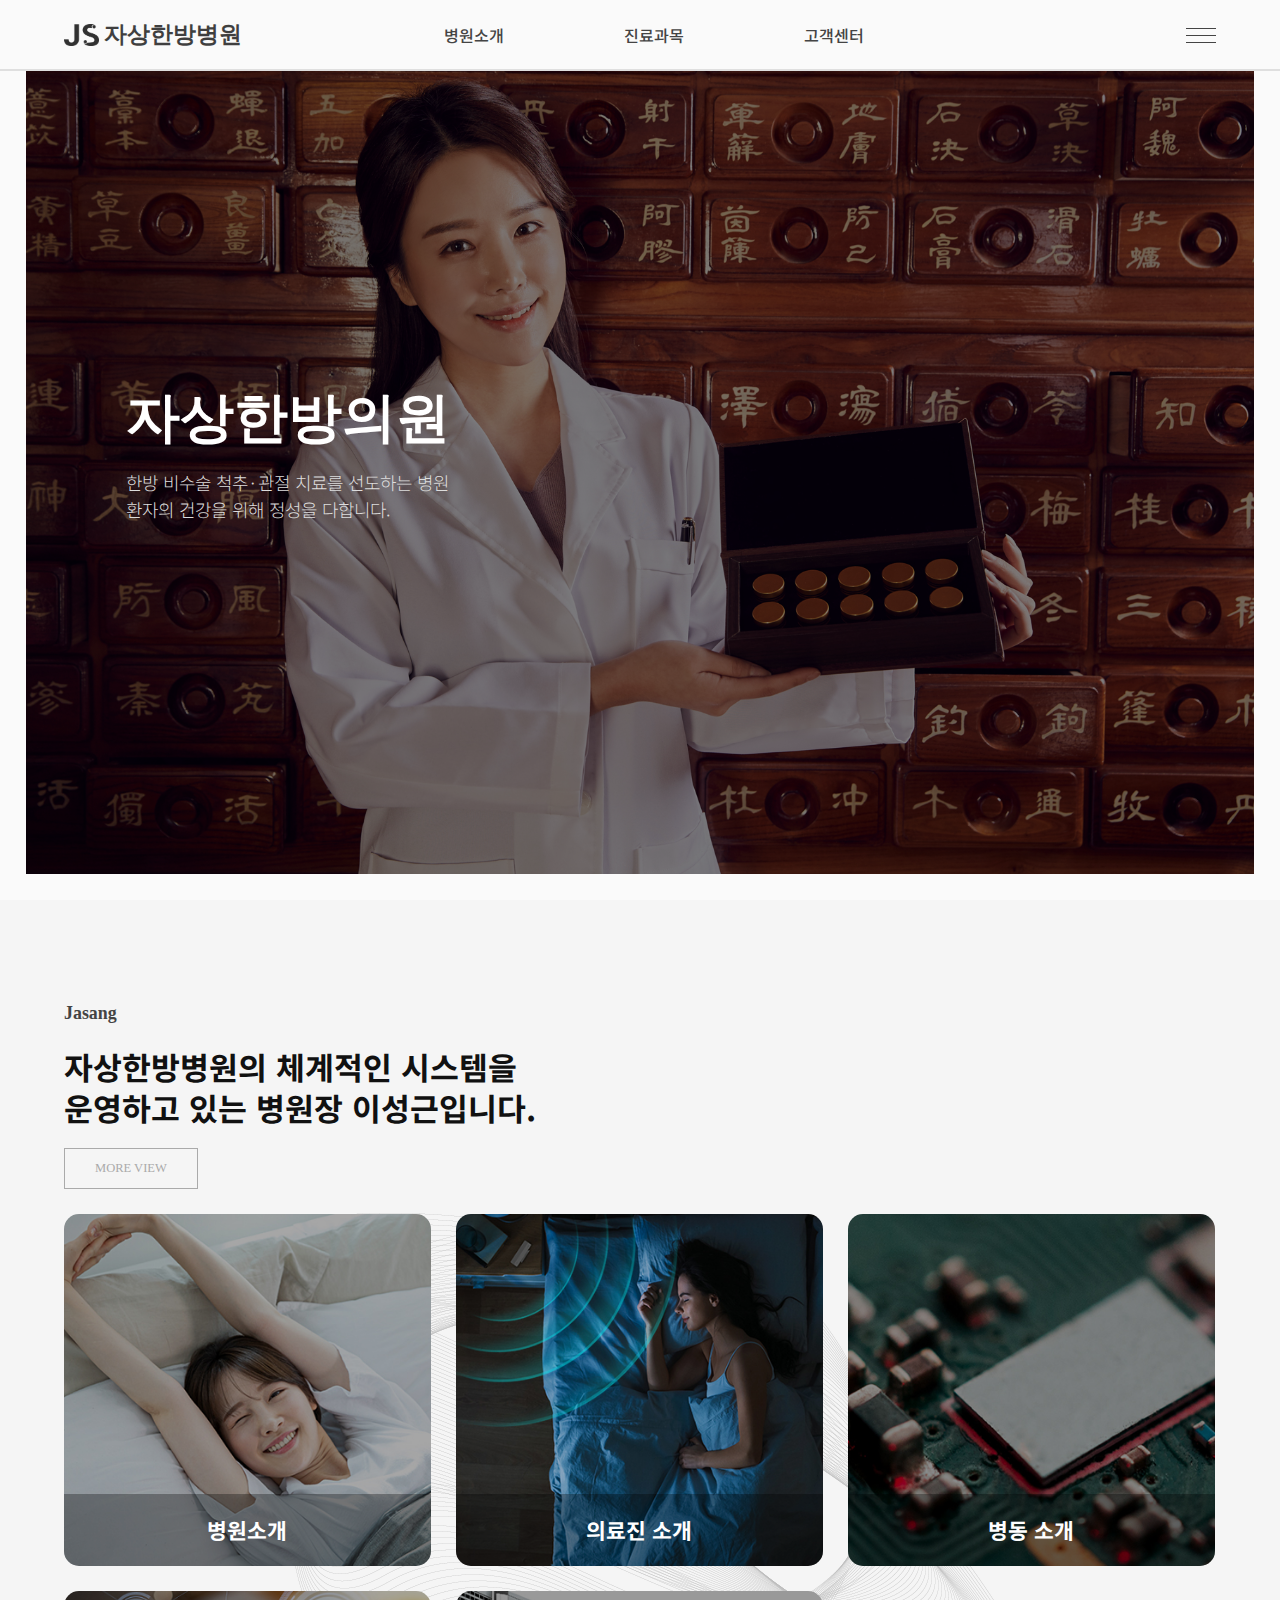
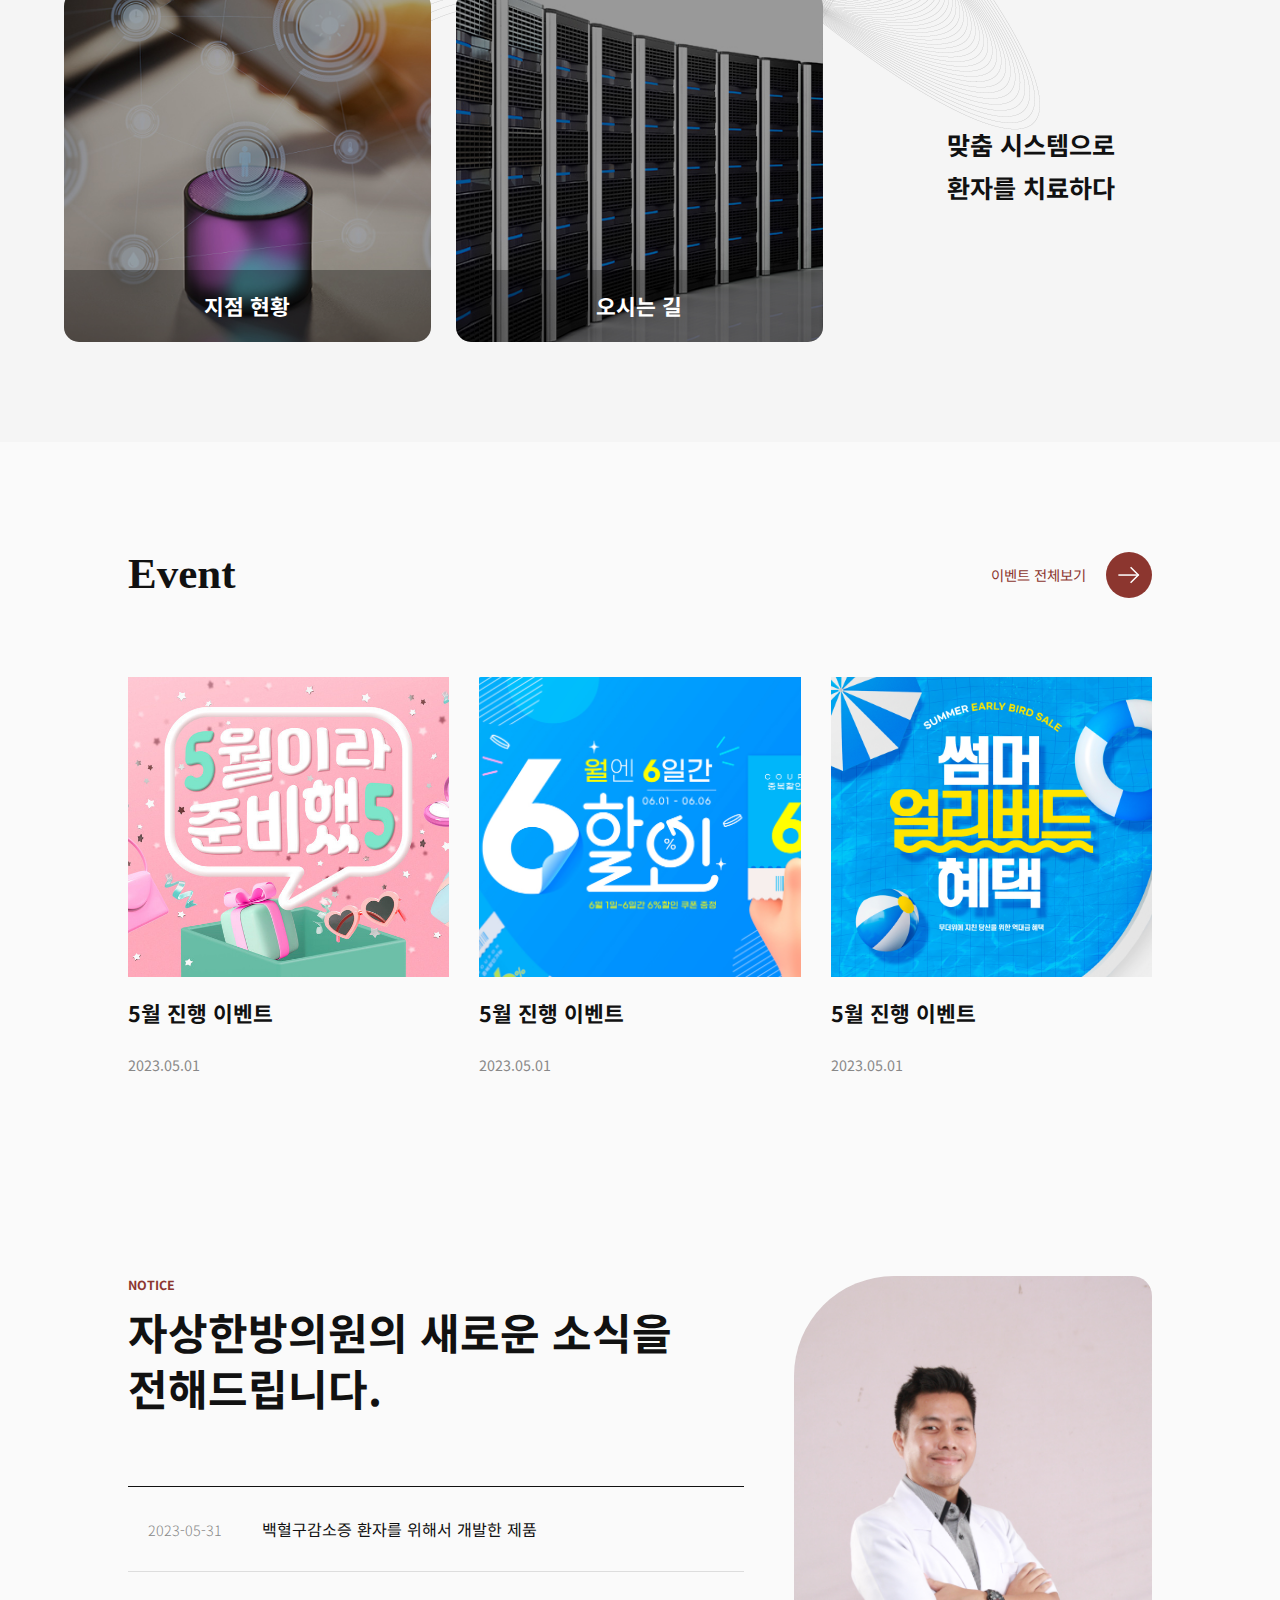
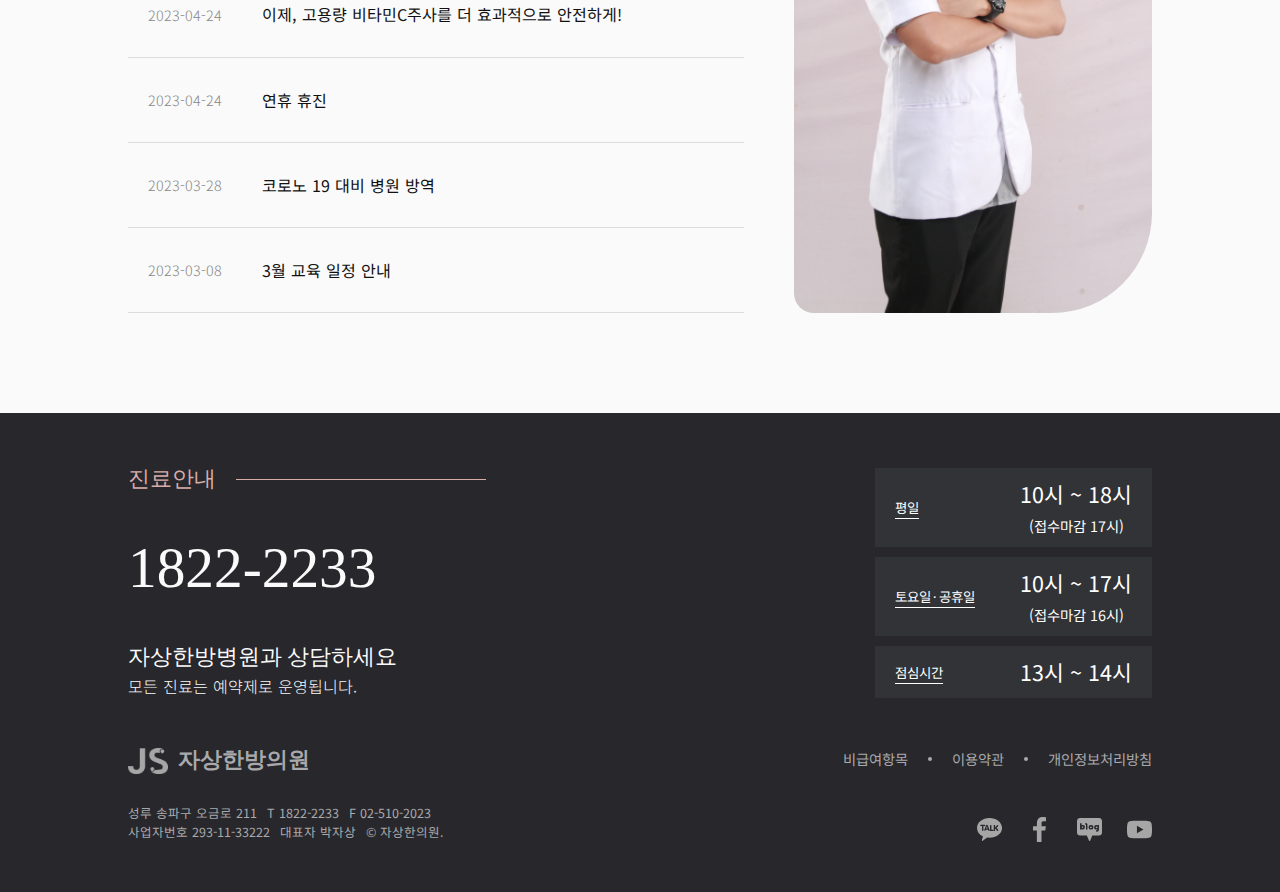
==== commit bb5c4578: "회사소개 내 웹 연혁 추가 완료" ====
--- a/index.html
+++ b/index.html
@@ -1,5 +1,6 @@
 <!DOCTYPE html>
 <html lang="ko">
+
 <head>
     <meta charset="UTF-8">
     <meta name="viewport" content="width=device-width, initial-scale=1.0">
@@ -15,6 +16,7 @@
     <link rel="stylesheet" href="/css/board-latest-img.css">
     <link rel="stylesheet" href="/css/board-latest-text.css">
 </head>
+
 <body>
     <!-- 공통영역 네브 -->
     <div class="include-file" data-include-path="/nav.html"></div>
@@ -139,7 +141,7 @@
             </div>
         </section>
     </div>
-    
+
     <!-- 텍스트 위주 게시판 - 최신글 -->
     <div class="wrapper">
         <section class="board-latest-text" data-type="a" data-css="board-latest-text">
@@ -185,6 +187,7 @@
     <!-- 공통영역 푸터 -->
     <div class="include-file" data-include-path="/footer.html"></div>
 </body>
-    <script src="js/include.js"></script>
-    <script src="js/nav.js"></script>
+<script src="js/include.js"></script>
+<script src="js/nav.js"></script>
+
 </html>--- a/css/style.css
+++ b/css/style.css
@@ -1,12 +1,14 @@
 /* header */
-header{
+header {
     position: fixed;
+    top: 0;
     width: 100%;
     background-color: #fafafa;
     border-bottom: 1px solid #dfdfdf;
     z-index: 9999;
 }
-header::after{
+
+header::after {
     content: "";
     transform: translateY(-100%);
     position: absolute;
@@ -18,12 +20,16 @@
     z-index: -1;
     border-bottom: 1px solid #dfdfdf;
 }
-header.active::after{
+
+header.active::after {
     transform: translateY(0%);
 }
+
 /* nav */
-nav{
+nav {
     width: 90%;
+    height: 70px;
+    box-sizing: border-box;
     max-width: 1920px;
     margin: 0 auto;
     padding: 20px 0;
@@ -32,40 +38,47 @@
     justify-content: space-between;
     gap: 30px;
 }
-nav .logo__box{
+
+nav .logo__box {
     opacity: .8;
 }
-nav .logo__box .img{
+
+nav .logo__box .img {
     display: flex;
     align-items: center;
     gap: 5px;
 }
-nav .logo__box .img img{
+
+nav .logo__box .img img {
     width: 35px;
     height: fit-content;
 }
-nav .logo__box .img .logo__text{
-    font-size: 26px;
+
+nav .logo__box .img .logo__text {
+    font-size: 2.6rem;
     font-weight: bold;
     line-height: 1.1;
     font-family: 'noto serif kr';
 }
 
-nav .menu__box{
+nav .menu__box {
     display: flex;
     gap: 120px;
 }
-nav .menu__box .menu{
+
+nav .menu__box .menu {
     display: flex;
     position: relative;
 }
-nav .menu__box .link{
-    font-size: 18px;
+
+nav .menu__box .link {
+    font-size: 1.8rem;
     line-height: 1.5;
     font-weight: 500;
     color: #444;
 }
-nav .menu__box .sub__menu{
+
+nav .menu__box .sub__menu {
     top: 70px;
     display: none;
     flex-direction: column;
@@ -76,16 +89,19 @@
     align-items: center;
     gap: 10px;
 }
-header.active nav .menu__box .sub__menu{
-    display: flex;
-}
-nav .menu__box .sub__menu .link{
-    font-size: 16px;
+
+header.active nav .menu__box .sub__menu {
+    display: flex;
+}
+
+nav .menu__box .sub__menu .link {
+    font-size: 1.6rem;
     font-weight: 400;
     transition: .2s;
     position: relative;
 }
-nav .menu__box .sub__menu .link::after{
+
+nav .menu__box .sub__menu .link::after {
     content: "";
     position: absolute;
     bottom: 0;
@@ -95,21 +111,24 @@
     transition: .2s;
     left: 0;
 }
-nav .menu__box .sub__menu .link:hover{
+
+nav .menu__box .sub__menu .link:hover {
     color: #8c362f;
 }
-nav .menu__box .sub__menu .link:hover::after{
+
+nav .menu__box .sub__menu .link:hover::after {
     width: 100%;
 }
 
 
-nav .mobile__box{
+nav .mobile__box {
     width: 150px;
     display: flex;
     justify-content: flex-end;
     align-items: center;
 }
-nav .mobile__box .mobile__button{
+
+nav .mobile__box .mobile__button {
     position: absolute;
     display: flex;
     flex-direction: column;
@@ -118,7 +137,8 @@
     cursor: pointer;
     z-index: 9999;
 }
-nav .mobile__box .mobile__button span{
+
+nav .mobile__box .mobile__button span {
     height: 1px;
     width: 30px;
     background-color: #444;
@@ -126,22 +146,28 @@
     transition: .2s;
     transform-origin: center;
 }
-nav .mobile__box.active .mobile__button span{
+
+nav .mobile__box.active .mobile__button span {
     background-color: #fff;
 }
-nav .mobile__box.active .mobile__button span.line-1{
+
+nav .mobile__box.active .mobile__button span.line-1 {
     transform: translateY(7px) rotate(45deg);
 }
-nav .mobile__box.active .mobile__button span.line-3{
+
+nav .mobile__box.active .mobile__button span.line-3 {
     transform: translateY(-7px) rotate(-45deg);
 }
-nav .mobile__box.active .mobile__button span.line-2{
+
+nav .mobile__box.active .mobile__button span.line-2 {
     opacity: 0;
 }
-nav .mobile__box .mobile__button:hover span{
+
+nav .mobile__box .mobile__button:hover span {
     width: 40px;
 }
-nav .mobile__box .mobile__menu{
+
+nav .mobile__box .mobile__menu {
     position: absolute;
     top: 0;
     left: 0;
@@ -155,122 +181,141 @@
     gap: 100px;
     transform: translateX(100%);
 }
-nav .mobile__box.active .mobile__menu{
+
+nav .mobile__box.active .mobile__menu {
     transition: .2s;
     transform: translateX(0);
 }
-nav .mobile__box .mobile__menu .m__logo{
+
+nav .mobile__box .mobile__menu .m__logo {
     display: flex;
     align-items: center;
     gap: 10px;
     opacity: .8;
 }
-nav .mobile__box .mobile__menu .m__logo img{
+
+nav .mobile__box .mobile__menu .m__logo img {
     width: 50px;
     height: fit-content;
     filter: invert();
 }
-nav .mobile__box .mobile__menu .m__logo span{
-    font-size: 35px;
+
+nav .mobile__box .mobile__menu .m__logo span {
+    font-size: 3.5rem;
     font-weight: bold;
     line-height: 1.1;
     font-family: 'noto serif kr';
     color: #fff;
 }
 
-nav .mobile__box .mobile__menu .m__menu__list{
+nav .mobile__box .mobile__menu .m__menu__list {
     display: flex;
     flex-wrap: wrap;
     gap: 50px;
     row-gap: 15px;
-}
-nav .mobile__box .mobile__menu .m__menu__list .m__menu{
+    padding: 15px;
+}
+
+nav .mobile__box .mobile__menu .m__menu__list .m__menu {
     display: flex;
     flex-direction: column;
     gap: 20px;
 }
-nav .mobile__box .mobile__menu .m__menu__list .m__main__link{
-    font-size: 26px;
+
+nav .mobile__box .mobile__menu .m__menu__list .m__main__link {
+    font-size: 2.6rem;
     font-weight: 500;
     color: #fff;
 }
-nav .mobile__box .mobile__menu .m__menu__list .m__sub__list{
+
+nav .mobile__box .mobile__menu .m__menu__list .m__sub__list {
     display: flex;
     flex-direction: column;
     gap: 7px;
 }
-nav .mobile__box .mobile__menu .m__menu__list .m__sub__list a{
-    font-size: 18px;
+
+nav .mobile__box .mobile__menu .m__menu__list .m__sub__list a {
+    font-size: 1.8rem;
     font-weight: 300;
     color: #fff;
     opacity: .5;
-} 
+}
 
 
 
 /* footer */
-footer{
+footer {
     background-color: #27272C;
     padding: 50px 0;
     display: flex;
     flex-direction: column;
     gap: 50px;
 }
-footer .info__box{
+
+footer .info__box {
     width: 80%;
     margin: 0 auto;
     display: flex;
     justify-content: space-between;
-    gap: 50px;
-}
-footer .info__box .left{
+}
+
+footer .info__box .left {
     width: 35%;
     display: flex;
     flex-direction: column;
     gap: 30px;
 }
-footer .info__box .left .title{
+
+footer .info__box .left .title {
     display: flex;
     align-items: center;
     gap: 20px;
 }
-footer .info__box .left .text{
-    display: flex;
-    flex-direction: column;
-}
-footer .info__box .left .title span{
-    font-size: 24px;
+
+footer .info__box .left .text {
+    display: flex;
+    flex-direction: column;
+}
+
+footer .info__box .left .title span {
+    font-size: 2.4rem;
     font-weight: 300;
     color: #d8aca9;
     font-family: 'noto serif kr';
 }
-footer .info__box .left .title span.line{
+
+footer .info__box .left .title span.line {
     background-color: #d8aca9;
     height: 1px;
     flex: 1 1 0%;
 }
-footer .info__box .left .text span{
-    font-size: 18px;
+
+footer .info__box .left .text span {
+    font-size: 1.8rem;
     color: #fafafa;
     font-weight: 300;
 }
-footer .info__box .left .text span.point{
-    font-size: 24px;
+
+footer .info__box .left .text span.point {
+    font-size: 2.4rem;
     font-family: 'noto serif kr';
     font-weight: 500;
 }
-footer .info__box .left .tel{
-    font-size: 64px;
+
+footer .info__box .left .tel {
+    font-size: 6.4rem;
     font-family: 'noto serif kr';
     color: #fafafa;
     font-weight: 500;
 }
-footer .info__box .right{
+
+footer .info__box .right {
     display: flex;
     gap: 30px;
 
 }
-footer .info__box .right .item{
+
+footer .info__box .right .item {
     display: flex;
     flex-direction: column;
     gap: 30px;
@@ -278,15 +323,18 @@
     padding: 20px 50px;
     justify-content: center;
 }
-footer .info__box .right .item .type{
+
+footer .info__box .right .item .type {
     text-align: center;
 }
-footer .info__box .right .item .type span{
-    font-size: 15px;
+
+footer .info__box .right .item .type span {
+    font-size: 1.5rem;
     color: #fff;
     position: relative;
 }
-footer .info__box .right .item .type span::after{
+
+footer .info__box .right .item .type span::after {
     content: "";
     position: absolute;
     bottom: -2px;
@@ -295,97 +343,243 @@
     height: 1px;
     background-color: #fff;
 }
-footer .info__box .right .item .time{
+
+footer .info__box .right .item .time {
     display: flex;
     flex-direction: column;
     gap: 5px;
     text-align: center;
 }
-footer .info__box .right .item .time .title{
-    font-size: 24px;
+
+footer .info__box .right .item .time .title {
+    font-size: 2.4rem;
     color: #fff;
 }
-footer .info__box .right .item .time .text{
-    font-size: 16px;
+
+footer .info__box .right .item .time .text {
+    font-size: 1.6rem;
     color: #fff;
 }
 
 
-.footer__box{
+.footer__box {
     width: 80%;
     margin: 0 auto;
     display: flex;
     justify-content: space-between;
 }
-.footer__box .left{
+
+.footer__box .left {
     display: flex;
     flex-direction: column;
     gap: 30px;
 }
-.footer__box .logo__box{
+
+.footer__box .logo__box {
     display: flex;
     gap: 10px;
     align-items: center;
 }
-.footer__box .logo__box .img{
-    display: flex;
-}
-.footer__box .logo__box .img img{
+
+.footer__box .logo__box .img {
+    display: flex;
+}
+
+.footer__box .logo__box .img img {
     width: 40px;
     filter: invert() brightness(0.65);
 }
-.footer__box .logo__box .title{
-    display: flex;
-}
-.footer__box .logo__box .title span{
+
+.footer__box .logo__box .title {
+    display: flex;
+}
+
+.footer__box .logo__box .title span {
     color: #A9A9AB;
-    font-size: 24px;
+    font-size: 2.4rem;
     font-weight: bold;
     line-height: 1.1;
     font-family: 'noto serif kr';
 }
 
-.footer__box .text__box{
-    display: flex;
-    flex-direction: column;
-}
+.footer__box .text__box {
+    display: flex;
+    flex-direction: column;
+}
+
 .footer__box .text__box .address__box,
-.footer__box .text__box .copy__box{
-    display: flex;
+.footer__box .text__box .copy__box {
+    display: flex;
+    flex-wrap: wrap;
     gap: 10px;
-}
+    row-gap: 0px;
+}
+
 .footer__box .text__box .address__box span,
-.footer__box .text__box .copy__box span{
-    font-size: 14px;
+.footer__box .text__box .copy__box span {
+    font-size: 1.4rem;
     color: #A9A9AB;
 }
-.footer__box .extra__info{
+
+
+.footer__box .right {
+    display: flex;
+    flex-direction: column;
+    justify-content: space-between;
+}
+
+.footer__box .extra__info {
     display: flex;
     align-items: center;
     gap: 20px;
 }
-.footer__box .extra__info .div{
+
+.footer__box .extra__info .div {
     width: 4px;
     height: 4px;
     border-radius: 50%;
     background-color: #A9A9AB;
 }
-.footer__box .extra__info a{
+
+.footer__box .extra__info a {
     color: #A9A9AB;
-    font-size: 16px;
-}
-.footer__box .sns__box{
-    margin-top: 50px;
+    font-size: 1.6rem;
+}
+
+.footer__box .sns__box {
     display: flex;
     align-items: center;
     gap: 25px;
     justify-content: flex-end;
 }
-.footer__box .sns__box a{
-    display: flex;
-}
-.footer__box .sns__box img{
+
+.footer__box .sns__box a {
+    display: flex;
+}
+
+.footer__box .sns__box img {
     width: 25px;
     height: 25px;
     filter: brightness(0.65);
+}
+
+/*media query*/
+@media all and (max-width: 1440px) {
+    footer .info__box .right {
+        flex-direction: column;
+        gap: 10px;
+        justify-content: flex-end;
+    }
+
+    footer .info__box .right .item {
+        flex-direction: row;
+        padding: 10px 20px;
+        gap: 45px;
+        align-items: center;
+        justify-content: space-between;
+    }
+
+    footer .info__box .right .item .time .text.empty {
+        display: none;
+    }
+}
+
+@media all and (max-width: 1024px) {
+
+    nav .menu__box,
+    header::after {
+        display: none;
+    }
+
+    footer .info__box,
+    footer .footer__box {
+        width: 90%;
+    }
+
+    footer .info__box .left {
+        width: 50%;
+    }
+
+    nav .mobile__box .mobile__menu {
+        flex-direction: column;
+    }
+
+}
+
+@media all and (max-width: 767px) {
+    footer .info__box {
+        flex-direction: column;
+        gap: 30px;
+    }
+
+    footer .info__box .left {
+        width: 100%;
+        gap: 15px;
+    }
+
+    .footer__box {
+        flex-direction: column;
+        gap: 30px;
+    }
+
+    .footer__box .right {
+        order: -2;
+        gap: 15px;
+        align-items: flex-start;
+    }
+
+    .footer__box .sns__box {
+        order: -2;
+    }
+
+    .footer__box .left {
+        gap: 15px;
+    }
+}
+
+@media all and (max-width: 479px) {
+    footer {
+        gap: 25px;
+    }
+
+    nav .mobile__box .mobile__menu {
+        gap: 50px;
+        justify-content: flex-start;
+        padding-top: 100px;
+        box-sizing: border-box;
+    }
+
+    nav .mobile__box .mobile__menu .m__menu__list {
+        flex-direction: column;
+        gap: 10px;
+        text-align: center;
+        width: 100%;
+    }
+
+    nav .mobile__box .mobile__menu .m__menu__list .m__menu {
+        gap: 10px;
+    }
+
+    nav .mobile__box .mobile__menu .m__menu__list .m__sub__list {
+        display: none;
+    }
+
+    nav .mobile__box .mobile__menu .m__menu__list .m__menu.active .m__sub__list {
+        display: flex;
+        gap: 0;
+        background-color: #555;
+        border-top: 1px solid #444;
+    }
+
+    nav .mobile__box .mobile__menu .m__menu__list .m__menu.active .m__sub__list li {
+        display: flex;
+
+
+    }
+
+    nav .mobile__box .mobile__menu .m__menu__list .m__menu.active .m__sub__list li a {
+        border-bottom: 1px solid #444;
+        padding: 7px;
+        width: 100%;
+    }
 }--- a/css/main-banner.css
+++ b/css/main-banner.css
@@ -43,12 +43,42 @@
     color: #fff;
 }
 section.main-banner .text__box .title span{
-    font-size: 60px;
+    font-size: 6.0rem;
     font-weight: 700;
     font-family: 'noto serif kr';
 }
 section.main-banner .text__box .text span{
-    font-size: 20px;
+    font-size: 2.0rem;
     font-weight: 300;
     color: #ddd;
-}+}
+
+
+/*media query*/
+@media all and (max-width: 1440px) {
+
+}
+@media all and (max-width: 1024px) {
+    section.main-banner{
+        padding: 0;
+        height: 80vh;
+    }
+}
+@media all and (max-width: 767px) {
+    section.main-banner .text__box{
+        width: 100%;
+        left: 50%;
+        transform: translate(-50%, -50%);
+    }
+    section.main-banner .text__box .title, 
+    section.main-banner .text__box .text{
+        text-align: center;
+    }
+}
+@media all and (max-width: 479px) {
+    section.main-banner .text__box .title span{
+        font-size: 4.0rem;
+    }
+    
+}
+
--- a/css/layout.css
+++ b/css/layout.css
@@ -23,6 +23,7 @@
     top: 0;
     left: 0;
     z-index: -1;
+    pointer-events: none;
 }
 section.layout[data-type="a"] .layout__box .layout__item{
     width: calc(calc(100% / 4) - 25px);
@@ -47,13 +48,13 @@
     flex-direction: column;
 }
 section.layout[data-type="a"] .layout__box .title__item .deco span{
-    font-size: 20px;
+    font-size: 2.0rem;
     font-family: roboto;
     font-weight: bold;
     color: #444;
 }
 section.layout[data-type="a"] .layout__box .title__item .title span{
-    font-size: 46px;
+    font-size: 3.5rem;
     font-weight: 700;
     line-height: 1.3
 }
@@ -61,7 +62,7 @@
     padding: 10px 30px;
     color: #aaa;
     font-family: roboto;
-    font-size: 14px;
+    font-size: 1.4rem;
     border: 1px solid #aaa;
 }
 section.layout[data-type="a"] .layout__box .text__item{
@@ -74,7 +75,7 @@
     gap: 5px;
 }
 section.layout[data-type="a"] .layout__box .text__item .text span{
-    font-size: 28px;
+    font-size: 2.8rem;
     font-weight: 700;
 }
 section.layout[data-type="a"] .layout__box .layout__item{
@@ -85,6 +86,7 @@
 }
 section.layout[data-type="a"] .layout__box .layout__item img{
     width: 100%;
+    object-fit: cover;
 }
 
 section.layout[data-type="a"] .layout__box .layout__item .img__title{
@@ -92,14 +94,66 @@
     bottom: 0;
     left: 0;
     display: flex;
-    justify-content: flex-start;
+    justify-content: center;
     width: 100%;
     box-sizing: border-box;
     padding: 20px 40px;
     background-color: rgba(0 0 0 / 30%);
 }
 section.layout[data-type="a"] .layout__box .layout__item .img__title span{
-    font-size: 24px;
+    font-size: 2.4rem;
     font-weight: 700;
     color: #fff;
-}+}
+
+
+/*media query*/
+@media all and (max-width: 1440px) {
+    section.layout[data-type="a"] .layout__box .layout__item{
+        width: calc(calc(100% / 3) - 17px);
+    }
+    section.layout[data-type="a"] .layout__box .text__item{
+        order: 2;
+    }
+    section.layout[data-type="a"] .layout__box .title__item.layout__item{
+        width: 100%;
+        padding-left: 0;
+        border-radius: 0;
+    }
+}
+@media all and (max-width: 1024px) {
+    
+}
+@media all and (max-width: 767px) {
+    section.layout[data-type="a"] .layout__box .layout__item{
+        width: calc(calc(100% / 2) - 13px);
+    }
+
+    section.layout[data-type="a"] .layout__box{
+        padding: 50px 0;
+    }
+    section.layout[data-type="a"] .layout__box .layout__item .img__title{
+        padding: 10px 20px;
+    }
+}
+@media all and (max-width: 479px) {
+    section.layout[data-type="a"] .layout__box{
+        gap: 10px;
+    }
+    section.layout[data-type="a"] .layout__box .layout__item{
+            width: calc(calc(100% / 2) - 5px);
+    }
+    section.layout[data-type="a"] .layout__box .title__item .title span{
+        font-size: 2.5rem;
+    }
+    section.layout[data-type="a"] .layout__box .text__item .text span{
+        font-size: 2.0rem;
+        font-weight: 500;
+    }
+    section.layout[data-type="a"] .layout__box .text__item .text{
+        gap: 0;
+    }
+    
+    
+
+}
--- a/css/board-latest-img.css
+++ b/css/board-latest-img.css
@@ -18,7 +18,7 @@
     display: flex;
 }
 section.board-latest-img[data-type="a"] .title__box .title span{
-    font-size: 48px;
+    font-size: 4.8rem;
     font-weight: 700;
     font-family: 'roboto';
 }
@@ -29,7 +29,7 @@
 
 }
 section.board-latest-img[data-type="a"] .title__box .link span{
-    font-size: 16px;
+    font-size: 1.6rem;
     color: #8c362f;
 }
 section.board-latest-img[data-type="a"] .title__box .link .arrow{
@@ -49,6 +49,7 @@
 }
 section.board-latest-img[data-type="a"] .list__box{
     display: flex;
+    flex-wrap: wrap;
     gap: 30px;
     margin-top: 70px;
 }
@@ -57,6 +58,7 @@
     flex-direction: column;
     gap: 20px;
     flex: 1 1 0%;
+    cursor: pointer;
 }
 section.board-latest-img[data-type="a"] .list__box .item .img{
     width: 100%;
@@ -74,10 +76,45 @@
     gap: 25px;
 }
 section.board-latest-img[data-type="a"] .list__box .item .info .title{
-    font-size: 24px;
+    font-size: 2.4rem;
     font-weight: 700;
 }
 section.board-latest-img[data-type="a"] .list__box .item .info .date{
-    font-size: 16px;
+    font-size: 1.6rem;
     color: #888;
-}+}
+
+/*media query*/
+@media all and (max-width: 1440px) {
+    section.board-latest-img[data-type="a"] .board__box{
+        max-width: 80%;
+    }
+}
+@media all and (max-width: 1024px) {
+    section.board-latest-img[data-type="a"] .board__box{
+        max-width: 90%;
+    }
+}
+@media all and (max-width: 767px) {
+    section.board-latest-img[data-type="a"] .list__box .item{
+        flex: none;
+        width: calc(50% - 15px);
+    }   
+    section.board-latest-img[data-type="a"] .board__box{
+        padding: 50px 0;
+    }
+
+}
+@media all and (max-width: 479px) {
+    section.board-latest-img[data-type="a"] .title__box .title span{
+        font-size: 3.0rem;
+    }
+    section.board-latest-img[data-type="a"] .title__box .link{
+        gap: 10px;
+    }
+    section.board-latest-img[data-type="a"] .title__box .link .arrow{
+        width: 15px;
+        height: 15px;
+        padding: 10px;
+    }
+}
--- a/css/board-latest-text.css
+++ b/css/board-latest-text.css
@@ -12,7 +12,7 @@
     gap: 50px;
 }
 section.board-latest-text[data-type="a"] .board__box .right{
-    width: 65%;
+    flex: 1 1 0%;
 }
 section.board-latest-text[data-type="a"] .board__box .left{
     width: 35%;
@@ -32,7 +32,7 @@
     gap: 10px;
 }
 section.board-latest-text[data-type="a"] .board__box .title__box .deco{
-    font-size: 14px;
+    font-size: 1.4rem;
     text-transform: uppercase;
     font-weight: 700;
     color: #8c362f;
@@ -42,7 +42,7 @@
     flex-direction: column;
 }
 section.board-latest-text[data-type="a"] .board__box .title__box .title span{
-    font-size: 48px;
+    font-size: 4.8rem;
     line-height: 1.3;
     font-weight: 700;
 }
@@ -64,10 +64,54 @@
     background-color: #f5f5f5;
 }
 section.board-latest-text[data-type="a"] .board__box .table__box .row .date{
-    font-size: 16px;
+    font-size: 1.6rem;
     color: #888;
     font-weight: 300;
+    white-space: pre;
 }
 section.board-latest-text[data-type="a"] .board__box .table__box .row .title{
-    font-size: 18px;
-}+    font-size: 1.8rem;
+}
+
+
+/*media query*/
+@media all and (max-width: 1440px) {
+    section.board-latest-text[data-type="a"] .board__box{
+        max-width: 80%;
+    }
+}
+@media all and (max-width: 1024px) {
+    section.board-latest-text[data-type="a"] .board__box{
+        max-width: 90%;
+    }
+    section.board-latest-text[data-type="a"] .board__box .left .img{
+        border-radius: 10px;
+        border-top-left-radius: 50px;
+        border-bottom-right-radius: 50px;
+    }
+    section.board-latest-text[data-type="a"] .board__box .left{
+        display: none;
+    }
+    section.board-latest-text[data-type="a"] .board__box .table__box .row{
+        padding: 20px 15px;
+    }
+}
+@media all and (max-width: 767px) {
+    section.board-latest-text[data-type="a"] .board__box{
+        padding: 50px 0;
+    }
+    section.board-latest-text[data-type="a"] .board__box .table__box .row{
+        padding: 20px 0px;
+    }
+}
+@media all and (max-width: 479px) {
+    section.board-latest-text[data-type="a"] .board__box .table__box{
+        margin-top: 35px;
+    }
+    section.board-latest-text[data-type="a"] .board__box .title__box .title span{
+        font-size: 3.0rem;
+    }
+    section.board-latest-text[data-type="a"] .board__box .table__box .row{
+        gap: 15px;
+    }
+}
